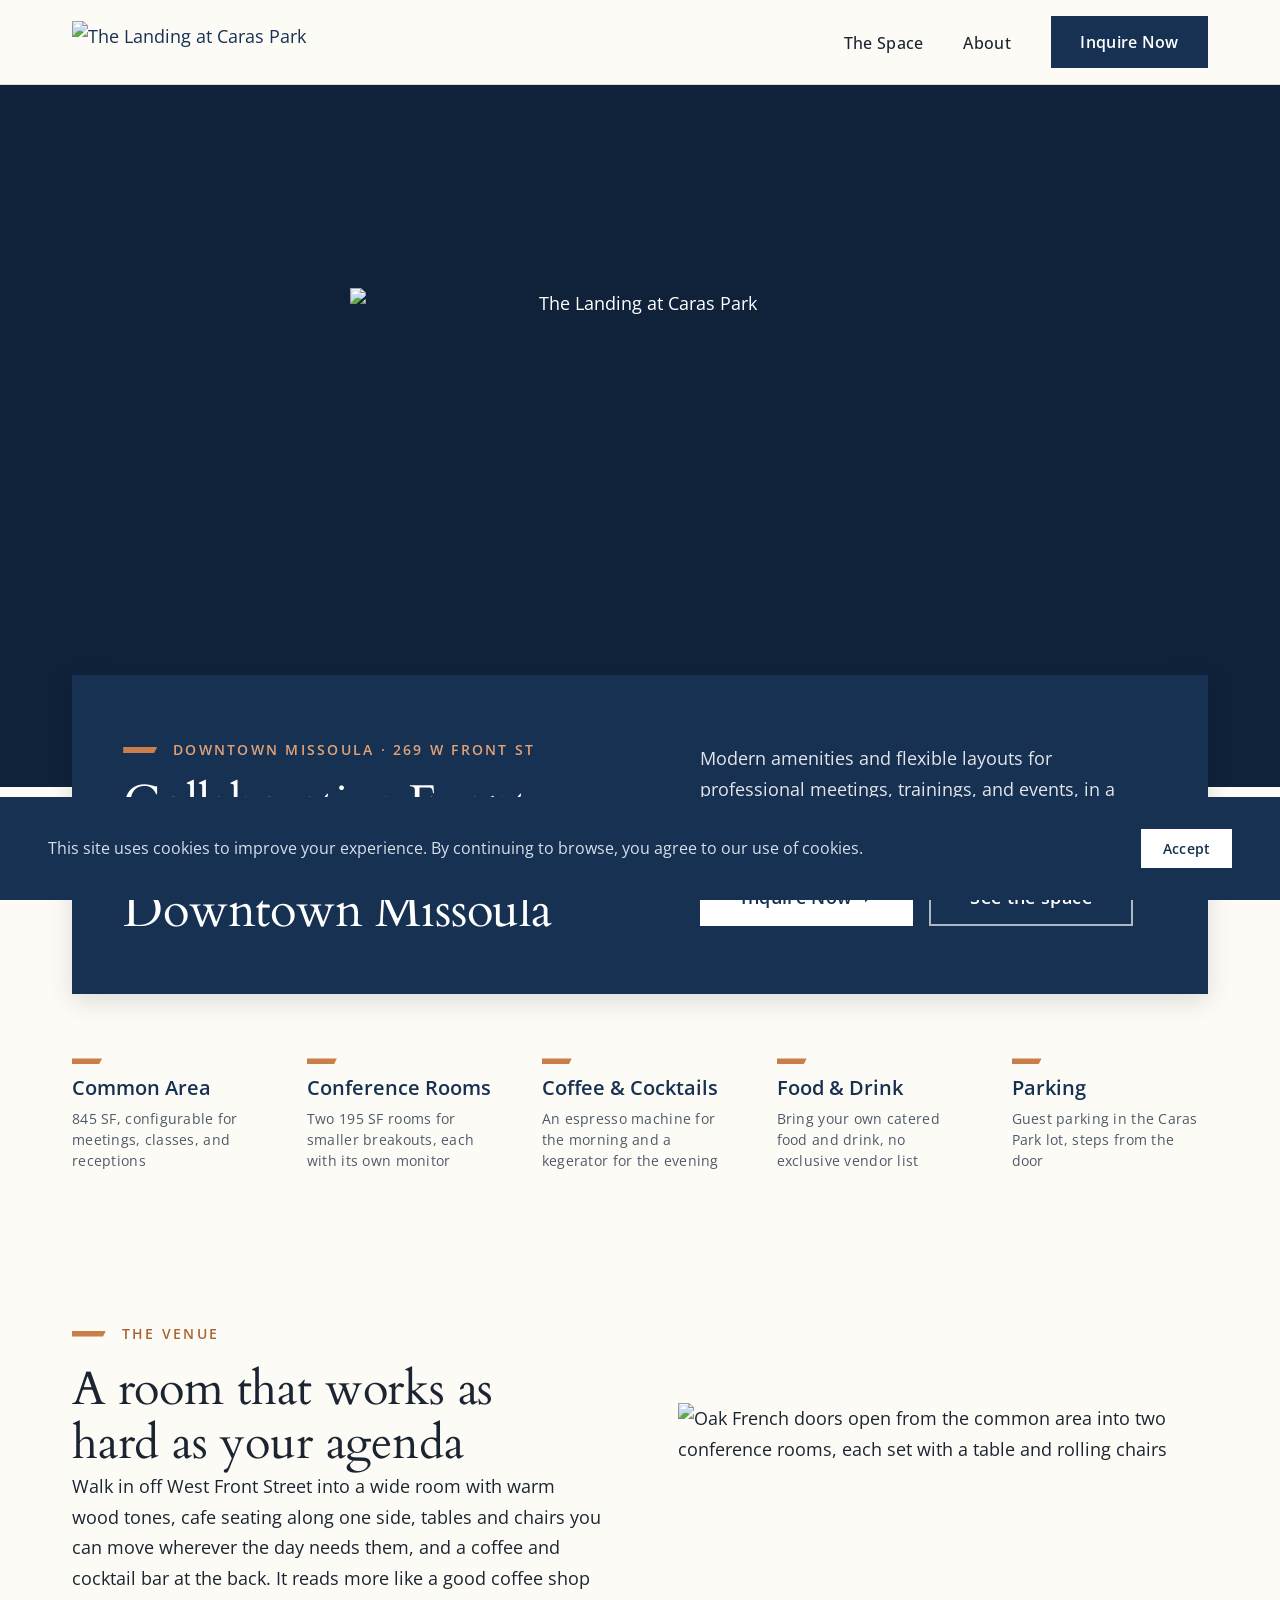
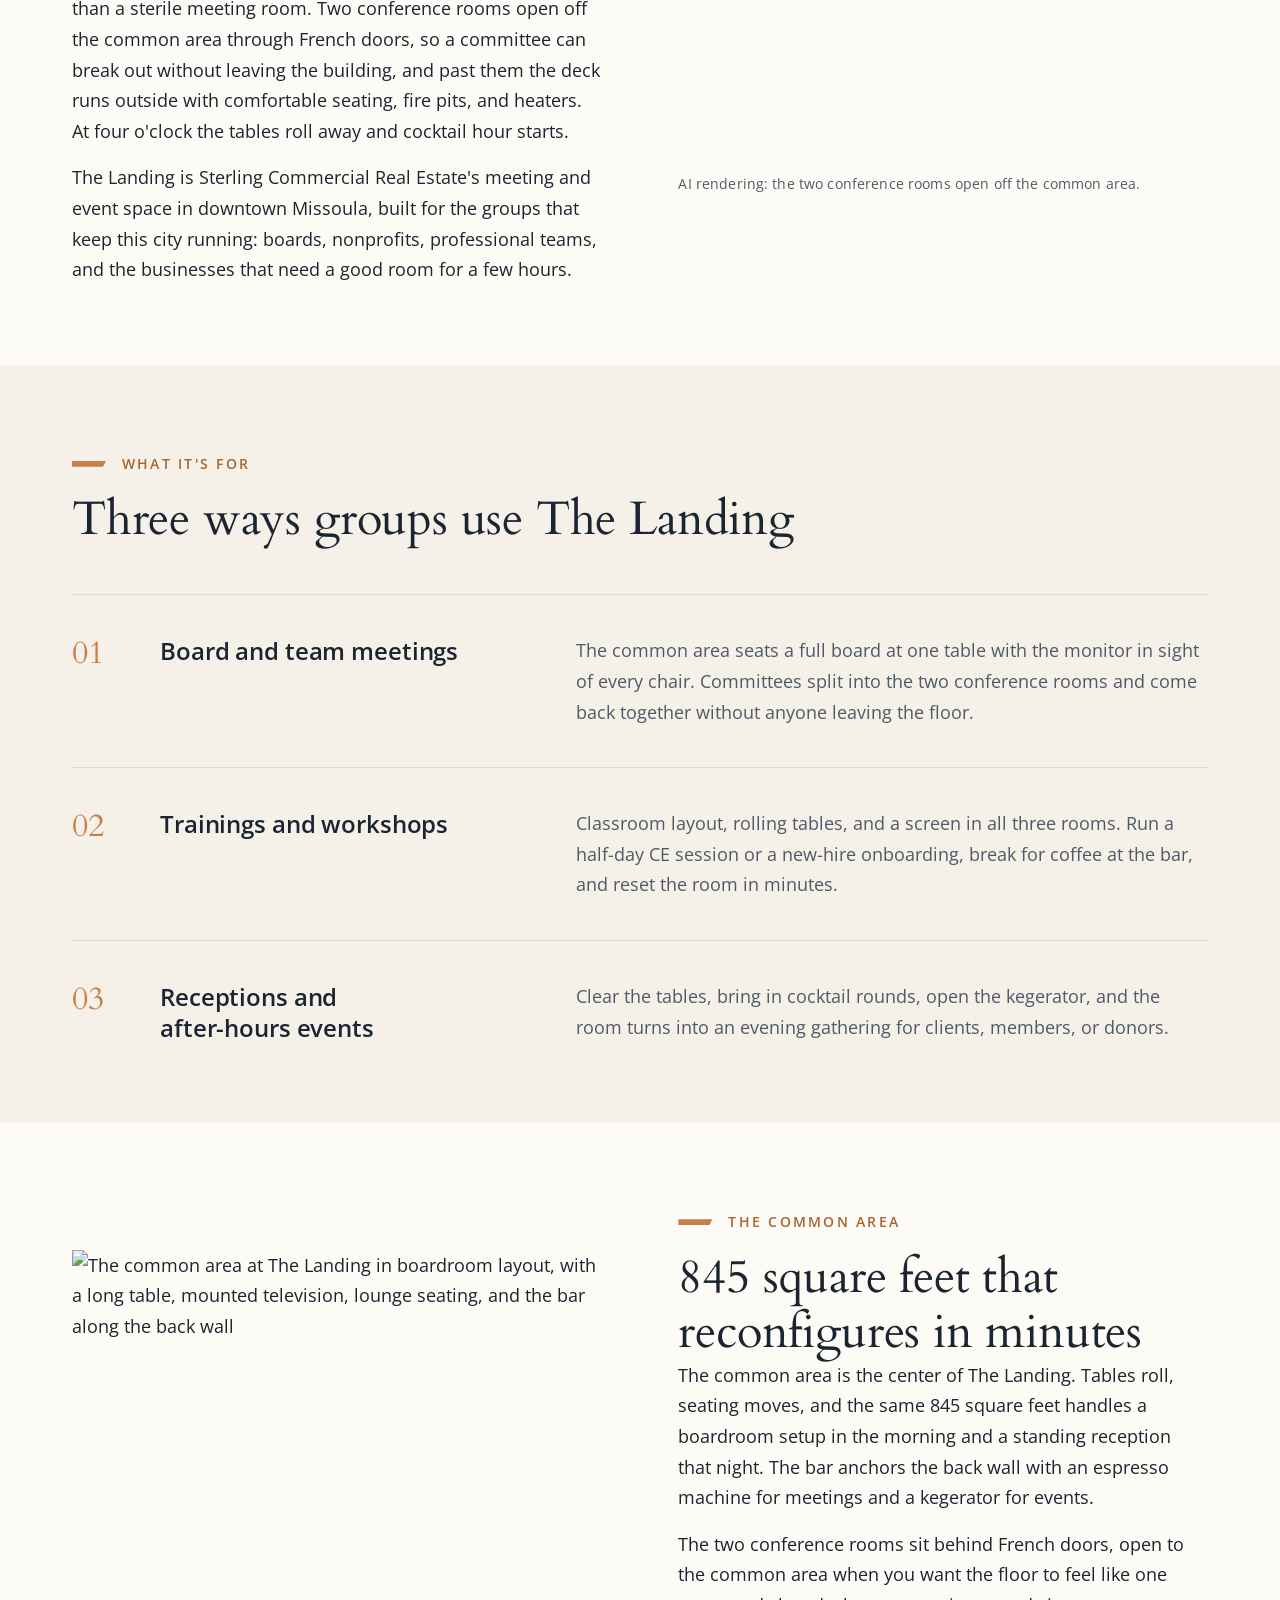
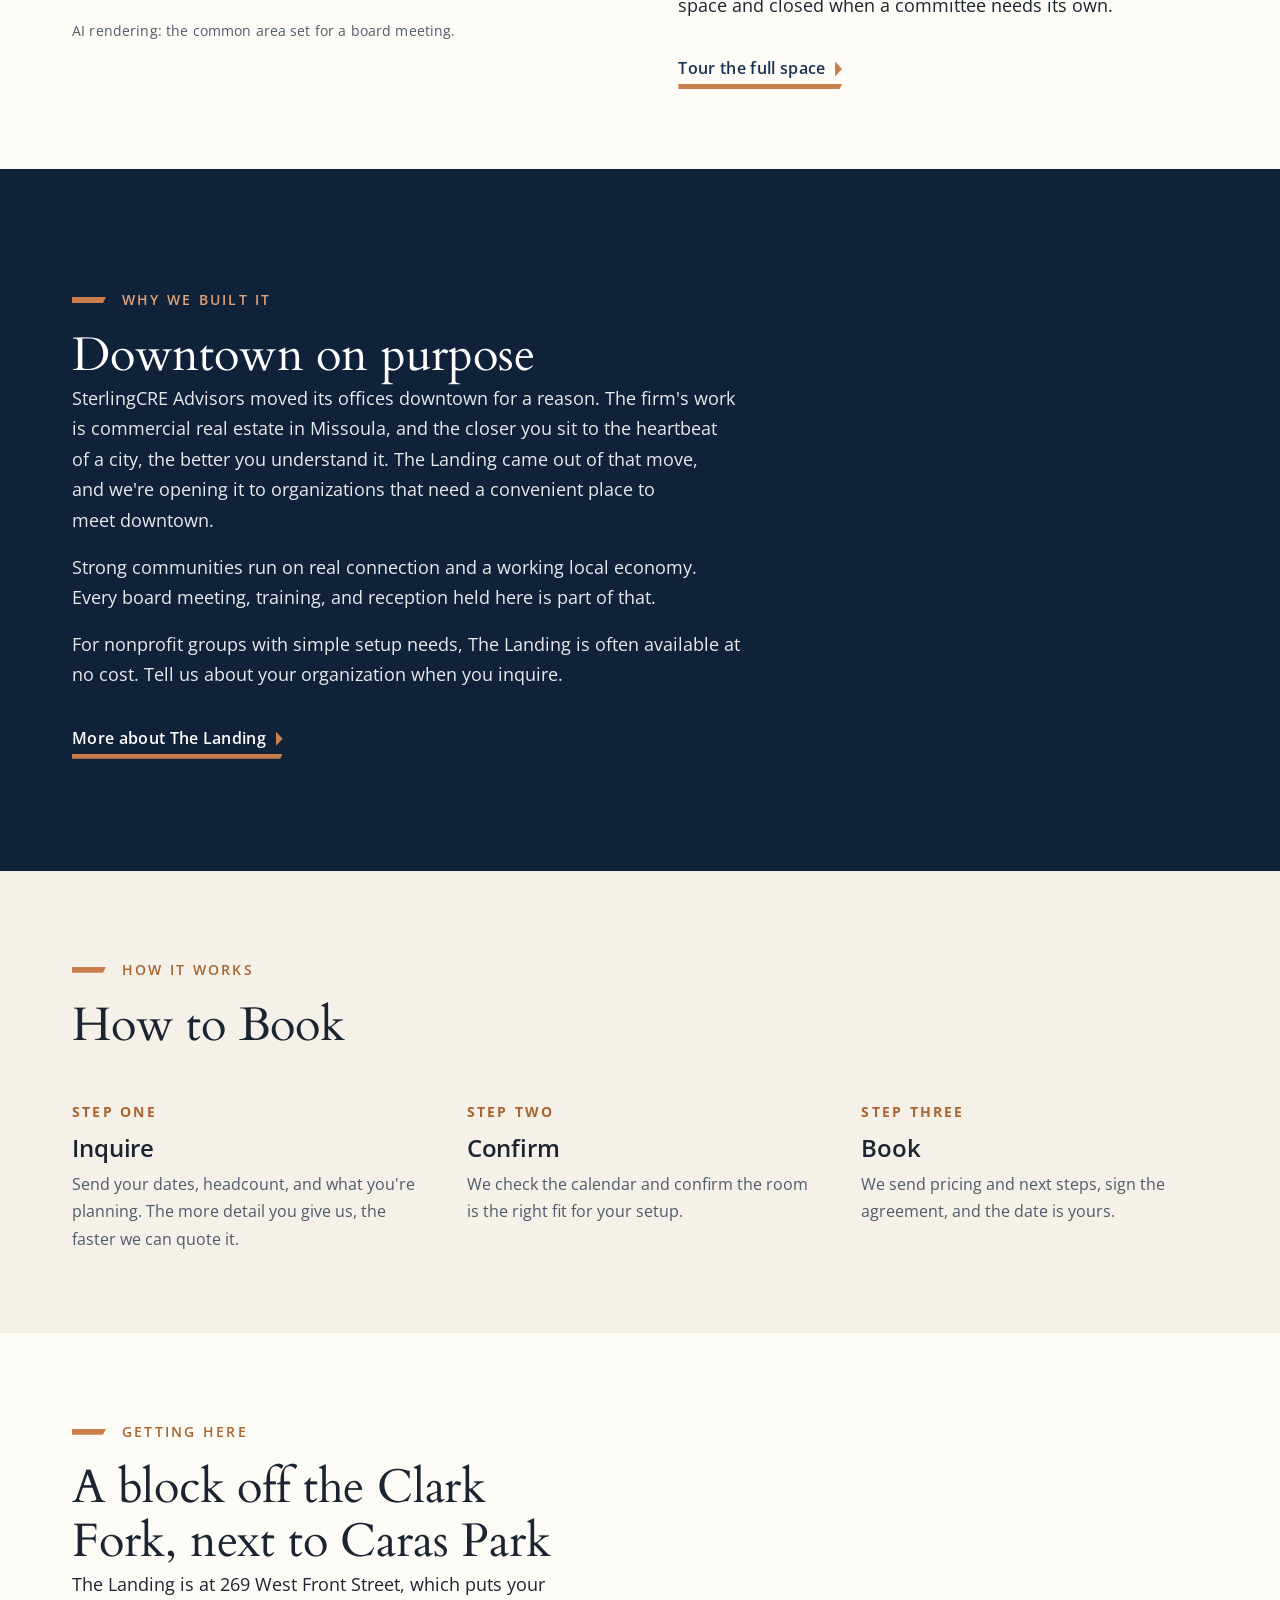
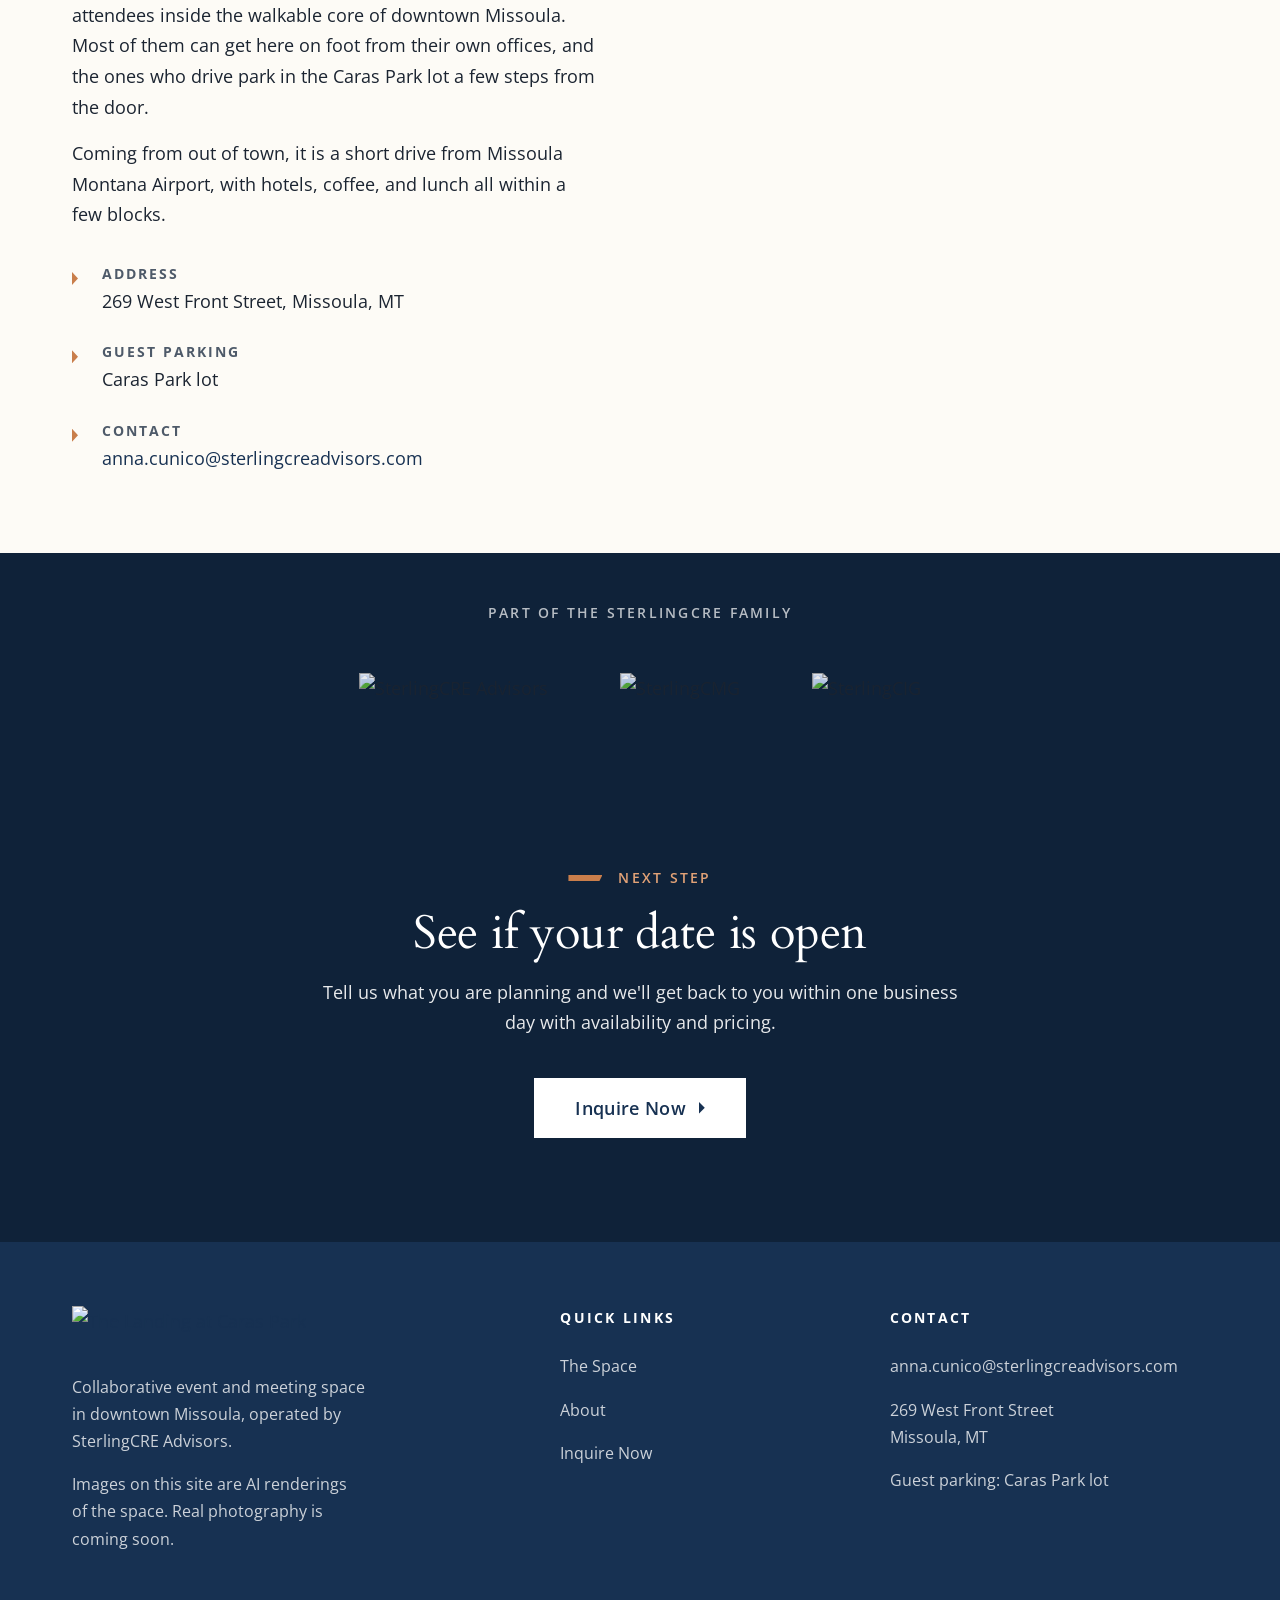
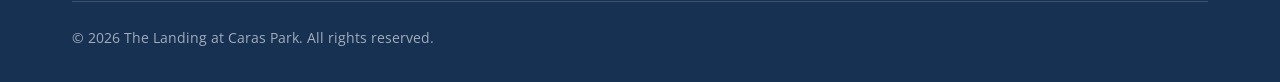
==== index.html @ e8354b6a "Add site pages, stylesheet, favicon and robots" ====
<!DOCTYPE html>
<html lang="en">
<head>
  <meta charset="UTF-8">
  <meta name="viewport" content="width=device-width, initial-scale=1.0">
  <meta name="robots" content="noindex, nofollow">
  <title>Event Space in Downtown Missoula | The Landing at Caras Park</title>
  <meta name="description" content="The Landing at Caras Park is a collaborative event and meeting space in downtown Missoula. Flexible layouts, two conference rooms, a coffee and cocktail bar.">
  <meta property="og:title" content="Event Space in Downtown Missoula | The Landing at Caras Park">
  <meta property="og:description" content="Flexible meeting and event space at 269 West Front Street in downtown Missoula. Inquire for availability and pricing.">
  <meta property="og:type" content="website">
  <link rel="preconnect" href="https://fonts.googleapis.com">
  <link rel="preconnect" href="https://fonts.gstatic.com" crossorigin>
  <link href="https://fonts.googleapis.com/css2?family=Cardo:ital,wght@0,400;0,700;1,400&family=Open+Sans:ital,wght@0,400;0,600;0,700;1,400&display=swap" rel="stylesheet">
  <link rel="stylesheet" href="styles.css">
  <link rel="icon" href="favicon.png" type="image/png">
  <script type="application/ld+json">
  {
    "@context": "https://schema.org",
    "@type": ["EventVenue", "LocalBusiness"],
    "name": "The Landing at Caras Park",
    "description": "Collaborative event and meeting space in downtown Missoula, Montana, with a configurable 845 square foot common area, two conference rooms, and a coffee and cocktail bar.",
    "url": "https://thelandingatcaraspark.com",
    "email": "anna.cunico@sterlingcreadvisors.com",
    "address": {
      "@type": "PostalAddress",
      "streetAddress": "269 West Front Street",
      "addressLocality": "Missoula",
      "addressRegion": "MT",
      "addressCountry": "US"
    },
    "areaServed": "Missoula, Montana",
    "parentOrganization": {
      "@type": "Organization",
      "name": "SterlingCRE Advisors",
      "url": "https://sterlingcreadvisors.com"
    }
  }
  </script>
</head>
<body>

  <a href="#main-content" class="visually-hidden">Skip to main content</a>

  <nav class="site-nav" aria-label="Main navigation">
    <div class="container">
      <div class="nav-inner">
        <a href="index.html" class="nav-logo" aria-label="The Landing at Caras Park, home">
          <img src="My Photos and Logo/The Landing - Blue - Orange.svg" alt="The Landing at Caras Park">
        </a>
        <button class="nav-toggle" aria-expanded="false" aria-controls="nav-links" aria-label="Toggle menu">
          <span></span><span></span><span></span>
        </button>
        <ul class="nav-links" id="nav-links">
          <li><a href="the-space.html">The Space</a></li>
          <li><a href="about.html">About</a></li>
          <li><a href="inquire.html" class="btn btn-primary">Inquire Now</a></li>
        </ul>
      </div>
    </div>
  </nav>

  <main id="main-content">

    <!-- HERO: photograph and wordmark -->
    <section class="hero hero-photo">
      <div class="container">
        <img class="hero-logo" src="My Photos and Logo/The Landing - White - Orange.svg" alt="The Landing at Caras Park" width="1241" height="464">
      </div>
    </section>

    <!-- HEADLINE PANEL: lifts up over the bottom of the photograph -->
    <section class="hero-panel-wrap">
      <div class="container">
        <div class="hero-panel">
          <div>
            <span class="section-eyebrow">Downtown Missoula · 269 W Front St</span>
            <h1>Collaborative Event Space in the Heart of Downtown Missoula</h1>
          </div>
          <div>
            <p>Modern amenities and flexible layouts for professional meetings, trainings, and events, in a space that's polished, comfortable, and easy to book.</p>
            <div class="hero-actions">
              <a href="inquire.html" class="btn btn-light btn-lg">Inquire Now <span class="arrow-mark" aria-hidden="true"></span></a>
              <a href="the-space.html" class="btn btn-ghost-light btn-lg">See the space</a>
            </div>
          </div>
        </div>
      </div>
    </section>

    <!-- AT A GLANCE -->
    <section class="facts-row" aria-label="The Landing at a glance">
      <div class="container">
        <div class="facts-grid">
          <div class="fact reveal">
            <span class="fact-value">Common Area</span>
            <span class="fact-label">845 SF, configurable for meetings, classes, and receptions</span>
          </div>
          <div class="fact reveal">
            <span class="fact-value">Conference Rooms</span>
            <span class="fact-label">Two 195 SF rooms for smaller breakouts, each with its own monitor</span>
          </div>
          <div class="fact reveal">
            <span class="fact-value">Coffee &amp; Cocktails</span>
            <span class="fact-label">An espresso machine for the morning and a kegerator for the evening</span>
          </div>
          <div class="fact reveal">
            <span class="fact-value">Food &amp; Drink</span>
            <span class="fact-label">Bring your own catered food and drink, no exclusive vendor list</span>
          </div>
          <div class="fact reveal">
            <span class="fact-value">Parking</span>
            <span class="fact-label">Guest parking in the Caras Park lot, steps from the door</span>
          </div>
        </div>
      </div>
    </section>



    <!-- INTRO -->
    <section>
      <div class="container">
        <div class="split">
          <div class="split-body reveal">
            <span class="section-eyebrow">The Venue</span>
            <h2>A room that works as hard as your agenda</h2>
            <div class="prose">
              <p>Walk in off West Front Street into a wide room with warm wood tones, cafe seating along one side, tables and chairs you can move wherever the day needs them, and a coffee and cocktail bar at the back. It reads more like a good coffee shop than a sterile meeting room. Two conference rooms open off the common area through French doors, so a committee can break out without leaving the building, and past them the deck runs outside with comfortable seating, fire pits, and heaters. At four o'clock the tables roll away and cocktail hour starts.</p>
              <p>The Landing is Sterling Commercial Real Estate's meeting and event space in downtown Missoula, built for the groups that keep this city running: boards, nonprofits, professional teams, and the businesses that need a good room for a few hours.</p>
            </div>
          </div>
          <figure class="split-media reveal">
            <div class="media-frame"><img src="My Photos and Logo/Event Space Breakout Rooms-web.jpg" alt="Oak French doors open from the common area into two conference rooms, each set with a table and rolling chairs" width="1536" height="1024"></div>
            <figcaption>AI rendering: the two conference rooms open off the common area.</figcaption>
          </figure>
        </div>
      </div>
    </section>

    <!-- USE CASES -->
    <section class="field-cream">
      <div class="container">
        <div class="section-header section-header-wide reveal">
          <span class="section-eyebrow">What it's for</span>
          <h2>Three ways groups use The Landing</h2>
        </div>
        <div class="usecases">
          <div class="usecase reveal">
            <span class="usecase-number" aria-hidden="true">01</span>
            <h3>Board and team meetings</h3>
            <p>The common area seats a full board at one table with the monitor in sight of every chair. Committees split into the two conference rooms and come back together without anyone leaving the floor.</p>
          </div>
          <div class="usecase reveal">
            <span class="usecase-number" aria-hidden="true">02</span>
            <h3>Trainings and workshops</h3>
            <p>Classroom layout, rolling tables, and a screen in all three rooms. Run a half-day CE session or a new-hire onboarding, break for coffee at the bar, and reset the room in minutes.</p>
          </div>
          <div class="usecase reveal">
            <span class="usecase-number" aria-hidden="true">03</span>
            <h3>Receptions and after-hours events</h3>
            <p>Clear the tables, bring in cocktail rounds, open the kegerator, and the room turns into an evening gathering for clients, members, or donors.</p>
          </div>
        </div>
      </div>
    </section>

    <!-- SPACE PREVIEW -->
    <section>
      <div class="container">
        <div class="split split-reverse">
          <div class="split-body reveal">
            <span class="section-eyebrow">The common area</span>
            <h2>845 square feet that reconfigures in minutes</h2>
            <div class="prose">
              <p>The common area is the center of The Landing. Tables roll, seating moves, and the same 845 square feet handles a boardroom setup in the morning and a standing reception that night. The bar anchors the back wall with an espresso machine for meetings and a kegerator for events.</p>
              <p>The two conference rooms sit behind French doors, open to the common area when you want the floor to feel like one space and closed when a committee needs its own.</p>
            </div>
            <p class="link-row"><a href="the-space.html" class="link-arrow">Tour the full space <span class="arrow-mark" aria-hidden="true"></span></a></p>
          </div>
          <figure class="split-media reveal">
            <div class="media-frame"><img src="My Photos and Logo/Event Space Exposed Ceiling-web.jpg" alt="The common area at The Landing in boardroom layout, with a long table, mounted television, lounge seating, and the bar along the back wall" width="1536" height="1024"></div>
            <figcaption>AI rendering: the common area set for a board meeting.</figcaption>
          </figure>
        </div>
      </div>
    </section>

    <!-- WHY HERE -->
    <section class="photo-band photo-band-evening on-dark">
      <div class="container reveal">
        <span class="section-eyebrow">Why we built it</span>
        <h2>Downtown on purpose</h2>
        <div class="prose">
          <p>SterlingCRE Advisors moved its offices downtown for a reason. The firm's work is commercial real estate in Missoula, and the closer you sit to the heartbeat of a city, the better you understand it. The Landing came out of that move, and we're opening it to organizations that need a convenient place to meet downtown.</p>
          <p>Strong communities run on real connection and a working local economy. Every board meeting, training, and reception held here is part of that.</p>
          <p>For nonprofit groups with simple setup needs, The Landing is often available at no cost. Tell us about your organization when you inquire.</p>
        </div>
        <p class="link-row"><a href="about.html" class="link-arrow">More about The Landing <span class="arrow-mark" aria-hidden="true"></span></a></p>
      </div>
    </section>

    <!-- HOW IT WORKS -->
    <section class="field-cream">
      <div class="container">
        <div class="section-header reveal">
          <span class="section-eyebrow">How it works</span>
          <h2>How to Book</h2>
        </div>
        <div class="steps">
          <div class="step reveal">
            <span class="step-index">Step one</span>
            <h3>Inquire</h3>
            <p>Send your dates, headcount, and what you're planning. The more detail you give us, the faster we can quote it.</p>
          </div>
          <div class="step reveal">
            <span class="step-index">Step two</span>
            <h3>Confirm</h3>
            <p>We check the calendar and confirm the room is the right fit for your setup.</p>
          </div>
          <div class="step reveal">
            <span class="step-index">Step three</span>
            <h3>Book</h3>
            <p>We send pricing and next steps, sign the agreement, and the date is yours.</p>
          </div>
        </div>
      </div>
    </section>


    <!-- GETTING HERE -->
    <section>
      <div class="container">
        <div class="split">
          <div class="split-body reveal">
            <span class="section-eyebrow">Getting here</span>
            <h2>A block off the Clark Fork, next to Caras Park</h2>
            <div class="prose">
              <p>The Landing is at 269 West Front Street, which puts your attendees inside the walkable core of downtown Missoula. Most of them can get here on foot from their own offices, and the ones who drive park in the Caras Park lot a few steps from the door.</p>
              <p>Coming from out of town, it is a short drive from Missoula Montana Airport, with hotels, coffee, and lunch all within a few blocks.</p>
            </div>
            <ul class="detail-list">
              <li><span><span class="detail-label">Address</span><span class="detail-value">269 West Front Street, Missoula, MT</span></span></li>
              <li><span><span class="detail-label">Guest parking</span><span class="detail-value">Caras Park lot</span></span></li>
              <li><span><span class="detail-label">Contact</span><span class="detail-value"><a href="mailto:anna.cunico@sterlingcreadvisors.com">anna.cunico@sterlingcreadvisors.com</a></span></span></li>
            </ul>
          </div>
          <div class="map-frame reveal">
            <iframe title="Map showing The Landing at Caras Park, 269 West Front Street, Missoula, Montana" src="https://maps.google.com/maps?q=269%20W%20Front%20St%2C%20Missoula%2C%20MT%2059802&amp;z=16&amp;output=embed" loading="lazy" referrerpolicy="no-referrer-when-downgrade" allowfullscreen></iframe>
          </div>
        </div>
      </div>
    </section>

    <!-- STERLING GROUP -->
    <section class="sterling-band">
      <div class="container">
        <div class="sterling-inner reveal">
          <p>Part of the SterlingCRE family</p>
          <div class="sterling-logos">
            <img src="My Photos and Logo/SterlingCRE_logo-B_Digital_White.png" alt="SterlingCRE Advisors">
            <img src="My Photos and Logo/SterlingCMG Horizontal White.png" alt="SterlingCMG">
            <img src="My Photos and Logo/SterlingCIG Horizontal White.png" alt="SterlingCIG">
          </div>
        </div>
      </div>
    </section>

    <!-- CTA -->
    <section class="cta-band">
      <div class="container reveal">
        <span class="section-eyebrow">Next step</span>
        <h2>See if your date is open</h2>
        <p>Tell us what you are planning and we'll get back to you within one business day with availability and pricing.</p>
        <a href="inquire.html" class="btn btn-light btn-lg">Inquire Now <span class="arrow-mark" aria-hidden="true"></span></a>
      </div>
    </section>

  </main>

  <footer>
    <div class="container">
      <div class="footer-grid">
        <div class="footer-brand">
          <a href="index.html" class="nav-logo" aria-label="The Landing at Caras Park, home">
            <img src="My Photos and Logo/The Landing - White - Orange.svg" alt="The Landing at Caras Park">
          </a>
          <p>Collaborative event and meeting space in downtown Missoula, operated by SterlingCRE Advisors.</p>
          <p class="footer-note">Images on this site are AI renderings of the space. Real photography is coming soon.</p>
        </div>
        <div>
          <p class="footer-heading">Quick Links</p>
          <ul class="footer-links">
            <li><a href="the-space.html">The Space</a></li>
            <li><a href="about.html">About</a></li>
            <li><a href="inquire.html">Inquire Now</a></li>
          </ul>
        </div>
        <div>
          <p class="footer-heading">Contact</p>
          <ul class="footer-links">
            <li><a href="mailto:anna.cunico@sterlingcreadvisors.com">anna.cunico@sterlingcreadvisors.com</a></li>
            <li>269 West Front Street<br>Missoula, MT</li>
            <li>Guest parking: Caras Park lot</li>
          </ul>
        </div>
      </div>
      <div class="footer-bottom">
        <span>&copy; 2026 The Landing at Caras Park. All rights reserved.</span>
      </div>
    </div>
  </footer>

  <div id="cookie-banner" class="cookie-banner" role="alert" aria-live="polite">
    <p>This site uses cookies to improve your experience. By continuing to browse, you agree to our use of cookies.</p>
    <button id="cookie-accept" class="btn btn-light btn-sm">Accept</button>
  </div>
  <script>
  (function() {
    var banner = document.getElementById('cookie-banner');
    var btn = document.getElementById('cookie-accept');
    if (localStorage.getItem('cookiesAccepted')) { banner.style.display = 'none'; }
    btn.addEventListener('click', function() {
      localStorage.setItem('cookiesAccepted', '1');
      banner.style.display = 'none';
    });
  })();
  </script>

  <script>
    // Mobile nav toggle
    (function () {
      var navToggle = document.querySelector('.nav-toggle');
      var navMenu = document.getElementById('nav-links');
      if (!navToggle || !navMenu) return;
      navToggle.addEventListener('click', function () {
        var open = navMenu.classList.toggle('open');
        navToggle.setAttribute('aria-expanded', open);
      });
      navMenu.querySelectorAll('a').forEach(function (link) {
        link.addEventListener('click', function () {
          navMenu.classList.remove('open');
          navToggle.setAttribute('aria-expanded', 'false');
        });
      });
    }());

    // Transparent nav scroll behavior (only fires when data-transparent-nav is present)
    (function () {
      var nav = document.querySelector('.site-nav[data-transparent-nav]');
      if (!nav) return;
      function update() {
        nav.setAttribute('data-scrolled', window.scrollY > 60 ? 'true' : 'false');
      }
      window.addEventListener('scroll', update, { passive: true });
      update();
    }());

    // Scroll reveal. The .js-reveal class is what arms the CSS, so if this
    // script never runs the content is simply visible.
    (function () {
      var root = document.documentElement;
      var els = document.querySelectorAll('.reveal');
      if (!els.length) return;
      if (!('IntersectionObserver' in window)) return;
      root.classList.add('js-reveal');
      var io = new IntersectionObserver(function (entries) {
        entries.forEach(function (e) {
          if (e.isIntersecting) { e.target.classList.add('in-view'); io.unobserve(e.target); }
        });
      }, { threshold: 0.12, rootMargin: '0px 0px -8% 0px' });
      els.forEach(function (el) { io.observe(el); });
      // Anything already on screen at load comes in immediately.
      requestAnimationFrame(function () {
        els.forEach(function (el) {
          if (el.getBoundingClientRect().top < window.innerHeight * 0.9) el.classList.add('in-view');
        });
      });
    }());
  </script>

</body>
</html>
---- styles.css ----
/* The Landing at Caras Park — site styles */

/* ====================================
   BRAND TOKENS
==================================== */
:root {
  /* Fonts */
  --font-heading: 'Cardo', Georgia, 'Times New Roman', serif;
  --font-body: 'Open Sans', -apple-system, BlinkMacSystemFont, 'Segoe UI', Helvetica, Arial, sans-serif;

  /* Brand colors */
  --color-primary: #173152;
  --color-primary-dark: #0F2239;
  --color-primary-light: #E8EDF3;
  --color-secondary: #F5F0E8;
  --color-accent: #C97E4B;
  --color-accent-dark: #A9642F;

  /* Neutrals */
  --color-text: #1B2431;
  --color-text-muted: #4E5A69;
  --color-bg: #FDFBF6;
  --color-surface: #F5F0E8;
  --color-border: #E3DCCE;
  --color-footer-bg: #173152;
  --color-footer-text: #D7DFE9;

  /* Scrim used over every photograph on this site */
  --scrim: linear-gradient(rgba(15, 34, 57, 0.72), rgba(15, 34, 57, 0.72));
  --scrim-hero: linear-gradient(100deg, rgba(15, 34, 57, 0.90) 0%, rgba(15, 34, 57, 0.82) 42%, rgba(15, 34, 57, 0.46) 100%);
  --scrim-page: linear-gradient(105deg, rgba(15, 34, 57, 0.90) 0%, rgba(15, 34, 57, 0.84) 46%, rgba(15, 34, 57, 0.56) 100%);
  --scrim-center: linear-gradient(rgba(15, 34, 57, 0.46) 0%, rgba(15, 34, 57, 0.58) 48%, rgba(15, 34, 57, 0.84) 100%);
}

/* ====================================
   ROBOT SNACKS — CSS BASELINE
   ====================================
   Engineering hygiene, tokens, and accessibility primitives only.
   Loads on every site, always, verbatim.

   This file is intentionally minimal. The Designer pastes its
   contents into the single shared `styles.css` at the My Website
   root in the Designer Phase, directly after the brand `:root`
   block (colors + fonts) composed from the Site Brief. Paste
   verbatim — do not edit, reorder, or selectively include parts.

   What's here:
   — Reset (box-sizing, image and form control normalization).
   — Layout tokens (spacing scale, container max, section padding,
     radii, shadows, transitions) and the fluid type scale tokens.
   — Base typography defaults: body styling using tokens, headings
     pulling from the type scale, paragraph margins, link colors,
     `text-wrap: balance` on headings and `text-wrap: pretty` on
     body for modern typographic resilience.
   — `.container` as a universal layout primitive.
   — `:focus-visible` outline so keyboard nav is always visible.
   — `prefers-reduced-motion` block so any motion the Designer adds
     respects the user's OS setting.
   — `.visually-hidden` (required by the page_template.html skip link).

   What's NOT here:
   — Buttons. Nav. Footer. Form field styling. Section headers.
     Grid components. Layout splits. Mobile breakpoints for those.
     Scroll-reveal motion. Generic utility classes (text-center,
     bg-surface, bg-primary-light).
   — All component-level styling is the Designer's job, written
     fresh into the site-specific styles section of `styles.css`
     after this baseline. The Designer uses the tokens and the
     type/spacing scales below, plus modern CSS (Grid, Flex,
     `clamp`, `text-wrap`), to build what THIS brand needs.

   Pages link `styles.css` with <link rel="stylesheet" href="styles.css">
   in <head>. Pages contain zero <style> blocks and zero inline
   style="..." attributes — every visual rule lives in styles.css.
==================================== */

/* Reset */
*, *::before, *::after { box-sizing: border-box; margin: 0; padding: 0; }
html { scroll-behavior: smooth; -webkit-text-size-adjust: 100%; }
img, video { max-width: 100%; height: auto; display: block; }
input, button, textarea, select { font: inherit; }

/* Layout Tokens */
:root {
  --space-1: 0.5rem; --space-2: 1rem; --space-3: 1.5rem;
  --space-4: 2rem; --space-5: 2.5rem; --space-6: 3rem; --space-7: 3.5rem; --space-8: 4rem; --space-12: 6rem;
  --container-max: 1200px;
  --container-padding: clamp(1rem, 5vw, 2rem);
  --section-padding: clamp(3rem, 7vw, 5rem);
  --radius-sm: 4px; --radius-md: 8px; --radius-lg: 16px;
  --radius-xl: 24px; --radius-full: 9999px;
  --transition: all 0.2s ease;
  --shadow-sm: 0 1px 3px rgba(0,0,0,0.08);
  --shadow-md: 0 4px 12px rgba(0,0,0,0.10);
  --shadow-lg: 0 8px 24px rgba(0,0,0,0.12);
}

/* Typography Scale */
:root {
  --text-xs:   clamp(0.75rem,  1.5vw, 0.875rem);
  --text-sm:   clamp(0.875rem, 2vw,   1rem);
  --text-base: clamp(1rem,     2.5vw, 1.125rem);
  --text-lg:   clamp(1.125rem, 3vw,   1.25rem);
  --text-xl:   clamp(1.25rem,  3.5vw, 1.5rem);
  --text-2xl:  clamp(1.5rem,   4vw,   2rem);
  --text-3xl:  clamp(2rem,     5vw,   2.75rem);
  --text-4xl:  clamp(2.5rem,   6vw,   3.5rem);
}

/* Base body + container */
body { font-family: var(--font-body); font-size: var(--text-base); line-height: 1.7; color: var(--color-text); background: var(--color-bg); }
.container { max-width: var(--container-max); margin: 0 auto; padding: 0 var(--container-padding); }
section { padding: var(--section-padding) 0; }

/* Typography defaults — sensible starting points using the type scale; override per brand */
h1,h2,h3,h4,h5,h6 { font-family: var(--font-heading); line-height: 1.2; font-weight: 700; text-wrap: balance; }
p, li { text-wrap: pretty; }
h1 { font-size: var(--text-4xl); }
h2 { font-size: var(--text-3xl); }
h3 { font-size: var(--text-2xl); }
h4 { font-size: var(--text-xl); }
p  { margin-bottom: var(--space-2); }
p:last-child { margin-bottom: 0; }
a  { color: var(--color-primary); text-decoration: none; transition: var(--transition); }
a:hover { color: var(--color-primary-dark); }

/* Focus states — visible focus ring on all interactive elements */
:focus-visible {
  outline: 2px solid var(--color-primary);
  outline-offset: 2px;
}

/* Reduced motion — respect user's OS setting */
@media (prefers-reduced-motion: reduce) {
  *, *::before, *::after {
    animation-duration: 0.01ms !important;
    animation-iteration-count: 1 !important;
    transition-duration: 0.01ms !important;
    scroll-behavior: auto !important;
  }
}

/* Skip link visibility — required by page_template.html */
.visually-hidden { position: absolute; width: 1px; height: 1px; padding: 0; margin: -1px; overflow: hidden; clip: rect(0,0,0,0); white-space: nowrap; border: 0; }

/* ====================================
   SITE-SPECIFIC STYLES
   The Landing at Caras Park
==================================== */

/* ---- Typographic posture -----------------------------
   Cardo carries the main headings only (h1, h2). It has a small
   x-height and runs narrow, so the sizes below sit above the base
   scale and the tracking stays near neutral. Every other heading
   and every label is Open Sans semibold, which keeps the two
   voices clearly separated. */
h1, h2 { font-weight: 400; letter-spacing: -0.004em; }
h1 { line-height: 1.10; font-size: clamp(2.7rem, 6.4vw, 3.8rem); }
h2 { line-height: 1.16; font-size: clamp(2.1rem, 5.2vw, 2.95rem); }
h3, h4, h5, h6 {
  font-family: var(--font-body);
  font-weight: 600;
  letter-spacing: -0.005em;
  line-height: 1.3;
}

/* ====================================
   SIGNATURE MOTIF
   Two shapes, both lifted straight off the wordmark:
   1. The angled rule. Every rule in the logo is cut on a forward
      slant, top edge running past the bottom edge. Every rule on
      this site is cut the same way.
   2. The plane mark. The terracotta triangle tucked into the A.
      It is the only arrow this site uses.
==================================== */

/* The angled cut, in the logo's proportion: the slant runs back
   roughly half the rule's height. */
.rule,
.section-eyebrow::before,
.fact::before,
.layout-option::before,
.rule-split::before,
.rule-split::after {
  clip-path: polygon(0 0, 100% 0, calc(100% - 0.5em) 100%, 0 100%);
}

/* The plane mark, apex up, in the logo's 2.2:1 proportion. */
.plane-mark {
  display: inline-block;
  width: 13px;
  height: 6px;
  background: var(--color-accent);
  clip-path: polygon(50% 0, 100% 100%, 0 100%);
  flex: none;
}
/* Turned to point forward, as a link arrow or a list marker. */
.arrow-mark {
  display: inline-block;
  width: 7px;
  height: 15px;
  background: var(--color-accent);
  clip-path: polygon(0 0, 100% 50%, 0 100%);
  flex: none;
  transition: var(--transition);
}

/* The full logo rule: navy run, gap, terracotta run, both cut on the slant. */
.rule-split {
  display: flex;
  align-items: center;
  gap: 14px;
  margin-bottom: var(--space-4);
}
.rule-split::before {
  content: "";
  height: 10px;
  font-size: 10px;
  width: clamp(80px, 12vw, 150px);
  background: var(--color-primary);
  flex: none;
}
.rule-split::after {
  content: "";
  height: 10px;
  font-size: 10px;
  flex: 1 1 auto;
  background: var(--color-accent);
}
.on-dark .rule-split::before, .field-navy .rule-split::before { background: #FFFFFF; }

/* Eyebrow: the angled rule in front of a small-caps label */
.section-eyebrow {
  display: inline-flex;
  align-items: center;
  gap: var(--space-2);
  font-family: var(--font-body);
  font-size: var(--text-xs);
  font-weight: 600;
  letter-spacing: 0.16em;
  text-transform: uppercase;
  color: var(--color-accent-dark);
  margin-bottom: var(--space-2);
}
.section-eyebrow::before {
  content: "";
  width: 34px;
  height: 6px;
  font-size: 6px;
  background: var(--color-accent);
  flex: none;
}
.on-dark .section-eyebrow,
.section-eyebrow.on-dark { color: #E2A277; }
.on-dark .section-eyebrow::before { background: var(--color-accent); }

.lede { font-size: var(--text-lg); color: var(--color-text-muted); line-height: 1.65; max-width: 46ch; }

/* ---- Buttons ------------------------------------------ */
.btn {
  display: inline-flex;
  align-items: center;
  gap: 0.7em;
  font-family: var(--font-body);
  font-size: var(--text-sm);
  font-weight: 600;
  letter-spacing: 0.02em;
  line-height: 1;
  padding: 1em 1.9em;
  border: 2px solid transparent;
  border-radius: 0;
  cursor: pointer;
  transition: var(--transition);
  text-align: center;
}
.btn-primary { background: var(--color-primary); color: #FFFFFF; border-color: var(--color-primary); }
.btn-primary:hover { background: var(--color-primary-dark); border-color: var(--color-primary-dark); color: #FFFFFF; }
.btn-outline { background: transparent; color: var(--color-primary); border-color: var(--color-primary); }
.btn-outline:hover { background: var(--color-primary); color: #FFFFFF; }
.btn-light { background: #FFFFFF; color: var(--color-primary); border-color: #FFFFFF; }
.btn-light:hover { background: var(--color-secondary); border-color: var(--color-secondary); color: var(--color-primary-dark); }
.btn-ghost-light { background: transparent; color: #FFFFFF; border-color: rgba(255,255,255,0.65); }
.btn-ghost-light:hover { background: rgba(255,255,255,0.12); color: #FFFFFF; border-color: #FFFFFF; }
.btn-lg { font-size: var(--text-base); padding: 1.05em 2.2em; }
.btn-sm { font-size: var(--text-xs); padding: 0.75em 1.4em; }
.btn .arrow-mark { width: 6px; height: 12px; background: currentColor; }
.btn:hover .arrow-mark { transform: translateX(4px); }

/* Text link carrying the plane mark and an angled underline */
.link-arrow {
  display: inline-flex;
  align-items: center;
  gap: 0.6em;
  font-family: var(--font-body);
  font-size: var(--text-sm);
  font-weight: 600;
  letter-spacing: 0.02em;
  color: var(--color-primary);
  padding-bottom: 0.4em;
  position: relative;
}
.link-arrow::after {
  content: "";
  position: absolute;
  left: 0; bottom: 0;
  width: 100%;
  height: 5px;
  font-size: 5px;
  background: var(--color-accent);
  clip-path: polygon(0 0, 100% 0, calc(100% - 0.5em) 100%, 0 100%);
}
.link-arrow:hover .arrow-mark { transform: translateX(4px); }
.on-dark .link-arrow { color: #FFFFFF; }
.on-dark .link-arrow:hover { color: var(--color-secondary); }

.link-row { margin-top: var(--space-4); }

/* ---- Navigation --------------------------------------- */
/* Logo is navy and terracotta on transparent, so the nav ground stays
   paper-light. No transparent-over-hero state on this build. */
.site-nav {
  position: sticky;
  top: 0;
  z-index: 100;
  background: var(--color-bg);
  border-bottom: 1px solid var(--color-border);
}
.nav-inner {
  display: flex;
  align-items: center;
  justify-content: space-between;
  gap: var(--space-4);
  min-height: 84px;
}
.nav-logo { display: inline-flex; align-items: center; }
.nav-logo img { height: 42px; width: auto; }
.nav-links {
  display: flex;
  align-items: center;
  gap: var(--space-5);
  list-style: none;
}
.nav-links a:not(.btn) {
  font-family: var(--font-body);
  font-size: var(--text-sm);
  font-weight: 500;
  letter-spacing: 0.02em;
  color: var(--color-text);
  padding-bottom: 5px;
  position: relative;
}
.nav-links a:not(.btn)::after {
  content: "";
  position: absolute;
  left: 0; bottom: 0;
  width: 100%;
  height: 4px;
  font-size: 4px;
  background: var(--color-accent);
  clip-path: polygon(0 0, 100% 0, calc(100% - 0.5em) 100%, 0 100%);
  opacity: 0;
  transition: var(--transition);
}
.nav-links a:not(.btn):hover::after,
.nav-links a[aria-current="page"]::after { opacity: 1; }
.nav-links a:not(.btn):hover { color: var(--color-primary); }
.nav-links .btn { padding-left: 1.7em; padding-right: 1.7em; }

.nav-toggle {
  display: none;
  flex-direction: column;
  justify-content: center;
  gap: 5px;
  width: 44px;
  height: 44px;
  background: none;
  border: 0;
  cursor: pointer;
}
.nav-toggle span {
  display: block;
  height: 3px;
  width: 26px;
  font-size: 3px;
  background: var(--color-primary);
  clip-path: polygon(0 0, 100% 0, calc(100% - 0.5em) 100%, 0 100%);
  transition: var(--transition);
}

@media (max-width: 880px) {
  .nav-inner { min-height: 70px; }
  .nav-logo img { height: 34px; }
  .nav-toggle { display: flex; }
  .nav-links {
    position: absolute;
    top: 100%;
    left: 0;
    right: 0;
    flex-direction: column;
    align-items: stretch;
    gap: 0;
    background: var(--color-bg);
    border-bottom: 1px solid var(--color-border);
    padding: var(--space-2) var(--container-padding) var(--space-4);
    display: none;
  }
  .nav-links.open { display: flex; }
  .nav-links li { border-top: 1px solid var(--color-border); }
  .nav-links li:last-child { border-top: 0; padding-top: var(--space-3); }
  .nav-links a:not(.btn) { display: block; padding: var(--space-2) 0; font-size: var(--text-base); }
  .nav-links a:not(.btn)::after { display: none; }
  .nav-links .btn { width: 100%; justify-content: center; }
}

/* ---- Hero --------------------------------------------- */
.hero {
  position: relative;
  padding: clamp(4.5rem, 12vw, 9rem) 0 clamp(6rem, 12vw, 9rem);
  background-color: var(--color-primary-dark);
  background-image: var(--scrim-hero), url('My Photos and Logo/Event Space Conference Table with Bar-web.jpg');
  background-size: cover;
  background-position: center 58%;
  color: #FFFFFF;
}
.hero-inner { max-width: 46rem; }
.hero h1 { color: #FFFFFF; font-size: clamp(2.4rem, 6vw, 4rem); margin-bottom: var(--space-3); }
.hero p {
  font-size: var(--text-lg);
  color: rgba(255,255,255,0.92);
  max-width: 40rem;
  margin-bottom: var(--space-5);
}
.hero-actions { display: flex; flex-wrap: wrap; gap: var(--space-2); }

/* Photo + wordmark only. The headline lives in the navy panel below,
   which lifts up over the bottom of the photograph. */
.hero-photo {
  display: flex;
  align-items: center;
  min-height: clamp(560px, 78vh, 840px);
  padding: clamp(4rem, 10vw, 7rem) 0 clamp(8.5rem, 16vw, 12rem);
  background-image: var(--scrim-center), url('My Photos and Logo/Event Space Conference Table with Bar-web.jpg');
  background-position: center 52%;
  text-align: center;
}
.hero-photo > .container { width: 100%; }
.hero-logo { width: min(580px, 84vw); height: auto; margin: 0 auto; }

/* The navy panel: headline on the left, the ask on the right. */
.hero-panel-wrap { padding: 0; }
.hero-panel {
  background: var(--color-primary);
  color: #FFFFFF;
  position: relative;
  z-index: 2;
  margin-top: clamp(-7rem, -9vw, -4.5rem);
  padding: clamp(2rem, 4.5vw, 3.5rem) clamp(1.5rem, 4vw, 3.5rem);
  display: grid;
  grid-template-columns: 1.15fr 1fr;
  gap: clamp(1.5rem, 4vw, 4rem);
  align-items: center;
  box-shadow: var(--shadow-lg);
}
.hero-panel h1 {
  color: #FFFFFF;
  font-size: clamp(2.05rem, 3.8vw, 3.05rem);
  margin: 0;
}
.hero-panel .section-eyebrow { color: #E2A277; }
.hero-panel p {
  color: rgba(255,255,255,0.88);
  font-size: var(--text-base);
  margin-bottom: var(--space-4);
}
.hero-actions { display: flex; flex-wrap: wrap; gap: var(--space-2); }
@media (max-width: 880px) {
  .hero-panel { grid-template-columns: 1fr; margin-top: -3.5rem; gap: var(--space-4); }
}
@media (max-width: 680px) {
  .hero-panel .section-eyebrow { flex-direction: column; align-items: flex-start; gap: 0.7rem; }
  .cta-band .section-eyebrow { flex-direction: column; gap: 0.7rem; }
  .hero-actions .btn { width: 100%; justify-content: center; }
}

/* Inner page hero: solid navy, or a photograph under the same scrim */
.page-hero {
  background: var(--color-primary);
  color: #FFFFFF;
  padding: clamp(3.5rem, 8vw, 6rem) 0 clamp(3.5rem, 8vw, 5.5rem);
}
.page-hero-photo {
  background-color: var(--color-primary-dark);
  background-size: cover;
  background-position: center 58%;
  padding: clamp(5rem, 11vw, 8.5rem) 0 clamp(5rem, 11vw, 8rem);
}
.page-hero-interior { background-image: var(--scrim-page), url('My Photos and Logo/Event Space Breakout Rooms with Accent Walls-web.jpg'); }
.page-hero-exterior { background-image: var(--scrim-page), url('My Photos and Logo/269 West Front Exterior-web.jpg'); }
.page-hero h1 { color: #FFFFFF; max-width: 20ch; margin-bottom: var(--space-3); }
.page-hero p { color: rgba(255,255,255,0.88); font-size: var(--text-lg); max-width: 52ch; }

/* ---- Facts row, on the paper ground under the panel --- */
.facts-row { padding: clamp(2.75rem, 5vw, 4rem) 0; }
.facts-grid {
  display: grid;
  grid-template-columns: repeat(5, 1fr);
  gap: clamp(1.25rem, 3vw, 2.5rem);
}
.fact { display: flex; flex-direction: column; gap: 0.5rem; }
.fact::before {
  content: "";
  width: 30px;
  height: 6px;
  font-size: 6px;
  background: var(--color-accent);
  flex: none;
  margin-bottom: 0.2rem;
}
.fact-value {
  font-family: var(--font-body);
  font-size: var(--text-lg);
  font-weight: 600;
  color: var(--color-primary);
  line-height: 1.2;
}
.fact-label {
  font-size: var(--text-xs);
  letter-spacing: 0.02em;
  color: var(--color-text-muted);
  line-height: 1.5;
}
@media (max-width: 980px) { .facts-grid { grid-template-columns: repeat(2, 1fr); gap: var(--space-4); } }
@media (max-width: 520px) { .facts-grid { grid-template-columns: 1fr; } }

/* ---- Section headers and fields ------------------------ */
.field-cream { background: var(--color-surface); }
.field-navy { background: var(--color-primary); color: #FFFFFF; }
.field-navy h2, .field-navy h3 { color: #FFFFFF; }
.field-navy p { color: rgba(255,255,255,0.88); }

.section-header { max-width: 40rem; margin-bottom: var(--space-6); }
.section-header-wide { max-width: none; }
.section-header-wide h2 { max-width: 36ch; }
.section-header h2 { margin-bottom: var(--space-2); }
.section-header p { color: var(--color-text-muted); font-size: var(--text-lg); }
.field-navy .section-header p { color: rgba(255,255,255,0.88); }

/* ---- Prose column -------------------------------------- */
.prose { max-width: 40rem; }
.prose p + p { margin-top: var(--space-2); }
.prose p { margin-bottom: 0; }

/* ---- Split: text beside an image ----------------------- */
.split {
  display: grid;
  grid-template-columns: 1fr 1fr;
  gap: clamp(2rem, 6vw, 5rem);
  align-items: center;
}
.media-frame { position: relative; }
.media-frame img { width: 100%; height: auto; }
.split-media figcaption {
  font-size: var(--text-xs);
  color: var(--color-text-muted);
  margin-top: var(--space-2);
  letter-spacing: 0.01em;
}
.field-navy .split-media figcaption, .on-dark .split-media figcaption { color: rgba(255,255,255,0.7); }
.split-reverse .split-body { order: 2; }
@media (max-width: 860px) {
  .split { grid-template-columns: 1fr; gap: var(--space-5); }
  .split-reverse .split-body { order: 0; }
}

/* ---- Use-case rows ------------------------------------
   Number, title and text sit on one line so the row reaches the
   full width of the rule above it, the way an editorial table does. */
.usecases { display: flex; flex-direction: column; gap: var(--space-5); }
.usecase {
  display: grid;
  grid-template-columns: 3.5rem minmax(0, 0.85fr) minmax(0, 1.4fr);
  gap: var(--space-4);
  padding-top: var(--space-5);
  border-top: 1px solid var(--color-border);
  align-items: start;
}
.usecase-number {
  font-family: var(--font-heading);
  font-size: var(--text-2xl);
  font-weight: 400;
  color: var(--color-accent);
  line-height: 1;
  padding-top: 0.05em;
}
.usecase h3 { font-size: var(--text-xl); margin: 0; }
.usecase p { color: var(--color-text-muted); }
@media (max-width: 900px) {
  .usecase { grid-template-columns: 3rem minmax(0, 1fr); }
  .usecase p { grid-column: 2; margin-top: var(--space-1); }
}
@media (max-width: 620px) {
  .usecase { grid-template-columns: 1fr; gap: var(--space-1); }
  .usecase p { grid-column: 1; }
}

/* ---- Steps (three, even at every breakpoint) ----------- */
.steps { display: grid; grid-template-columns: repeat(3, 1fr); gap: clamp(1.5rem, 4vw, 3rem); }
.step { position: relative; }
.step-index {
  font-family: var(--font-body);
  font-size: var(--text-xs);
  font-weight: 700;
  letter-spacing: 0.16em;
  text-transform: uppercase;
  color: var(--color-accent-dark);
  display: block;
  margin-bottom: var(--space-1);
}
.field-navy .step-index { color: #E2A277; }
.step h3 { font-size: var(--text-xl); margin-bottom: var(--space-1); }
.step p { color: var(--color-text-muted); font-size: var(--text-sm); }
.field-navy .step p { color: rgba(255,255,255,0.86); }
@media (max-width: 780px) { .steps { grid-template-columns: 1fr; } }

/* ---- Full-bleed photo section with the same scrim ------ */
.photo-band {
  position: relative;
  background-color: var(--color-primary-dark);
  background-size: cover;
  background-position: center;
  color: #FFFFFF;
  padding: clamp(4rem, 10vw, 7rem) 0;
}
.photo-band-evening { background-image: var(--scrim), url('My Photos and Logo/Event Space Breakout Rooms with Accent Walls-web.jpg'); }
.photo-band-ceiling { background-image: var(--scrim), url('My Photos and Logo/Event Space Exposed Ceiling-web.jpg'); }
.photo-band-exterior { background-image: var(--scrim), url('My Photos and Logo/269 West Front Exterior-web.jpg'); }
.photo-band-doors   { background-image: var(--scrim), url('My Photos and Logo/Event Space Breakout Rooms-web.jpg'); }
.photo-band h2 { color: #FFFFFF; }
.photo-band p { color: rgba(255,255,255,0.9); }
.photo-band .prose { max-width: 42rem; }

/* ---- Amenity lists ------------------------------------- */
.amenities { list-style: none; display: grid; grid-template-columns: repeat(2, 1fr); gap: var(--space-2) var(--space-4); margin-top: var(--space-5); }
.amenities li {
  display: grid;
  grid-template-columns: 1.1rem 1fr;
  gap: 0.7rem;
  align-items: start;
  font-size: var(--text-sm);
  line-height: 1.55;
}
.amenities li::before {
  content: "";
  width: 6px;
  height: 13px;
  background: var(--color-accent);
  clip-path: polygon(0 0, 100% 50%, 0 100%);
  margin-top: 0.42em;
}
@media (max-width: 720px) { .amenities { grid-template-columns: 1fr; } }

/* ---- Layout options (three, even at every breakpoint) --- */
.layouts { display: grid; grid-template-columns: repeat(4, 1fr); gap: clamp(1.25rem, 2.5vw, 2rem); }
.layout-option { background: var(--color-bg); border: 1px solid var(--color-border); padding: var(--space-4); position: relative; }
.layout-option::before {
  content: "";
  position: absolute;
  top: 0; left: 0;
  width: 78px;
  height: 8px;
  font-size: 8px;
  background: var(--color-accent);
}
.layout-option h3 { font-size: var(--text-lg); margin-bottom: var(--space-1); margin-top: var(--space-2); }
.layout-option p { font-size: var(--text-sm); color: var(--color-text-muted); }
@media (max-width: 1080px) { .layouts { grid-template-columns: repeat(2, 1fr); } }
@media (max-width: 620px) { .layouts { grid-template-columns: 1fr; } }

/* ---- Detail list (address, parking, contact) ----------- */
.detail-list { list-style: none; display: grid; gap: var(--space-3); margin-top: var(--space-4); }
.detail-list li { display: grid; grid-template-columns: 1.4rem 1fr; gap: var(--space-1); align-items: start; }
.detail-list li::before {
  content: "";
  width: 6px;
  height: 13px;
  background: var(--color-accent);
  clip-path: polygon(0 0, 100% 50%, 0 100%);
  margin-top: 0.55em;
}
.detail-label {
  display: block;
  font-size: var(--text-xs);
  font-weight: 700;
  letter-spacing: 0.14em;
  text-transform: uppercase;
  color: var(--color-text-muted);
}
.field-navy .detail-label, .photo-band .detail-label { color: rgba(255,255,255,0.72); }
.detail-value { font-size: var(--text-base); }

/* ---- Map ----------------------------------------------- */
.map-frame { position: relative; }
.map-frame iframe {
  display: block;
  width: 100%;
  aspect-ratio: 4 / 3;
  border: 0;
}
@media (max-width: 860px) {
  .map-frame iframe { aspect-ratio: 3 / 2; }
}

/* ---- Nearby ------------------------------------------- */
.nearby-grid {
  display: grid;
  grid-template-columns: repeat(3, 1fr);
  gap: clamp(1.75rem, 4vw, 3.5rem);
  margin-top: var(--space-5);
}
.nearby-group h3 { font-size: var(--text-base); margin-bottom: var(--space-2); }
.nearby-group ul { list-style: none; display: grid; gap: 0.45rem; }
.nearby-group li {
  font-size: var(--text-sm);
  color: var(--color-text-muted);
  display: grid;
  grid-template-columns: 0.9rem 1fr;
  gap: 0.6rem;
  align-items: start;
}
.nearby-group li::before {
  content: "";
  width: 5px;
  height: 11px;
  background: var(--color-accent);
  clip-path: polygon(0 0, 100% 50%, 0 100%);
  margin-top: 0.52em;
}
@media (max-width: 780px) { .nearby-grid { grid-template-columns: 1fr; gap: var(--space-4); } }

/* ---- FAQ ----------------------------------------------- */
.faq-list { max-width: 52rem; }
.faq-list details {
  border-top: 1px solid var(--color-border);
  padding: var(--space-3) 0;
}
.faq-list details:last-of-type { border-bottom: 1px solid var(--color-border); }
.faq-list summary {
  display: flex;
  align-items: flex-start;
  justify-content: space-between;
  gap: var(--space-3);
  cursor: pointer;
  list-style: none;
  font-family: var(--font-body);
  font-size: var(--text-lg);
  font-weight: 600;
  color: var(--color-primary);
  line-height: 1.35;
}
.faq-list summary::-webkit-details-marker { display: none; }
.faq-list summary::after {
  content: "";
  width: 14px;
  height: 7px;
  background: var(--color-accent);
  clip-path: polygon(50% 100%, 100% 0, 0 0);
  flex: none;
  margin-top: 0.6em;
  transition: var(--transition);
}
.faq-list details[open] summary::after { clip-path: polygon(50% 0, 100% 100%, 0 100%); }
.faq-list details p { margin-top: var(--space-2); color: var(--color-text-muted); max-width: 62ch; }

/* ---- Sterling group logos ------------------------------ */
.sterling-band { background: var(--color-primary-dark); padding: var(--space-6) 0; }
.sterling-inner { display: flex; flex-direction: column; align-items: center; gap: var(--space-4); text-align: center; }
.sterling-inner p {
  font-size: var(--text-xs);
  letter-spacing: 0.16em;
  text-transform: uppercase;
  color: rgba(255,255,255,0.7);
  font-weight: 600;
}
.sterling-logos { display: flex; flex-wrap: wrap; align-items: center; justify-content: center; gap: clamp(2rem, 6vw, 4.5rem); }
.sterling-logos img { height: 34px; width: auto; opacity: 0.9; }
@media (max-width: 620px) { .sterling-logos img { height: 26px; } }

/* ---- CTA band ------------------------------------------ */
.cta-band {
  background-color: var(--color-primary-dark);
  background-image: var(--scrim), url('My Photos and Logo/Event Space Exposed Ceiling-web.jpg');
  background-size: cover;
  background-position: center;
  color: #FFFFFF;
  padding: clamp(4rem, 10vw, 6.5rem) 0;
  text-align: center;
}
.cta-band-exterior { background-image: var(--scrim), url('My Photos and Logo/269 West Front Exterior-web.jpg'); }
.cta-band h2 { color: #FFFFFF; margin-bottom: var(--space-2); }
.cta-band p { color: rgba(255,255,255,0.9); max-width: 40rem; margin: 0 auto var(--space-5); }
.cta-band .section-eyebrow { color: #E2A277; justify-content: center; }

/* ---- Inquiry form area --------------------------------- */
.form-panel {
  background: #FFFFFF;
  border: 1px solid var(--color-border);
  padding: clamp(1.5rem, 4vw, 3.25rem);
  box-shadow: var(--shadow-md);
  max-width: 820px;
  margin: 0 auto;
}
.form-panel .cognito { width: 100%; }
.inquire-intro { max-width: 640px; margin: 0 auto var(--space-6); text-align: center; }
.inquire-intro .section-eyebrow { justify-content: center; }
.inquire-intro .prose { max-width: none; }
.inquire-details {
  max-width: 820px;
  margin: var(--space-6) auto 0;
  display: grid;
  grid-template-columns: repeat(3, 1fr);
  gap: var(--space-4);
}
.inquire-details .detail-list { margin-top: 0; }
@media (max-width: 780px) { .inquire-details { grid-template-columns: 1fr; gap: var(--space-2); } }

/* ---- Footer -------------------------------------------- */
footer {
  background: var(--color-footer-bg);
  color: var(--color-footer-text);
  padding: var(--space-8) 0 var(--space-4);
}
.footer-grid {
  display: grid;
  grid-template-columns: 1.6fr 1fr 1.2fr;
  gap: clamp(2rem, 5vw, 4rem);
  padding-bottom: var(--space-6);
}
.footer-brand .nav-logo img { height: 44px; margin-bottom: var(--space-3); }
.footer-brand p { color: rgba(255,255,255,0.78); font-size: var(--text-sm); max-width: 34ch; }
.footer-note { color: rgba(255,255,255,0.55); font-size: var(--text-xs); margin-top: var(--space-2); }
.footer-heading {
  font-family: var(--font-body);
  font-size: var(--text-xs);
  font-weight: 700;
  letter-spacing: 0.16em;
  text-transform: uppercase;
  color: #FFFFFF;
  margin-bottom: var(--space-3);
}
.footer-links { list-style: none; display: grid; gap: var(--space-2); }
.footer-links li, .footer-links a { font-size: var(--text-sm); color: rgba(255,255,255,0.78); }
.footer-links a:hover { color: #FFFFFF; }
.footer-bottom {
  border-top: 1px solid rgba(255,255,255,0.16);
  padding-top: var(--space-3);
  display: flex;
  flex-wrap: wrap;
  justify-content: space-between;
  gap: var(--space-2);
  font-size: var(--text-xs);
  color: rgba(255,255,255,0.6);
}
.footer-bottom a { color: rgba(255,255,255,0.78); }
.footer-bottom a:hover { color: #FFFFFF; }
@media (max-width: 860px) {
  .footer-grid { grid-template-columns: 1fr; gap: var(--space-5); }
}

/* ---- Scroll reveal -------------------------------------
   Restrained on purpose: a short rise and fade, plus the eyebrow's
   angled rule drawing itself in. The hiding only happens once the
   script has added .js-reveal to <html>, so with JavaScript off
   every word is still on the page. */
.js-reveal .reveal {
  opacity: 0;
  transform: translateY(20px);
  transition: opacity 0.7s cubic-bezier(0.22, 0.61, 0.24, 1),
              transform 0.7s cubic-bezier(0.22, 0.61, 0.24, 1);
}
.js-reveal .reveal.in-view { opacity: 1; transform: none; }

/* The motif animates too: the angled rule draws out from the left. */
.js-reveal .reveal .section-eyebrow::before,
.js-reveal .reveal.section-eyebrow::before { width: 0; transition: width 0.55s cubic-bezier(0.22, 0.61, 0.24, 1) 0.18s; }
.js-reveal .reveal.in-view .section-eyebrow::before,
.js-reveal .reveal.in-view.section-eyebrow::before { width: 34px; }

/* Sets of sibling items come in one after another rather than all at once. */
.js-reveal .fact:nth-child(2),
.js-reveal .usecase:nth-child(2),
.js-reveal .step:nth-child(2),
.js-reveal .layout-option:nth-child(2),
.js-reveal .nearby-group:nth-child(2) { transition-delay: 0.09s; }
.js-reveal .fact:nth-child(3),
.js-reveal .usecase:nth-child(3),
.js-reveal .step:nth-child(3),
.js-reveal .layout-option:nth-child(3),
.js-reveal .nearby-group:nth-child(3) { transition-delay: 0.18s; }
.js-reveal .fact:nth-child(4),
.js-reveal .layout-option:nth-child(4) { transition-delay: 0.27s; }
.js-reveal .fact:nth-child(5) { transition-delay: 0.36s; }

/* The image in a split arrives just behind its text. */
.js-reveal .split-media.reveal { transition-delay: 0.12s; }

@media (prefers-reduced-motion: reduce) {
  .js-reveal .reveal { opacity: 1; transform: none; }
  .js-reveal .reveal .section-eyebrow::before,
  .js-reveal .reveal.section-eyebrow::before { width: 34px; }
}

/* ---- Cookie consent banner ----------------------------- */
.cookie-banner {
  position: fixed;
  bottom: 0; left: 0; right: 0;
  background: var(--color-footer-bg);
  color: var(--color-footer-text);
  padding: var(--space-4) var(--space-6);
  display: flex;
  align-items: center;
  justify-content: space-between;
  gap: var(--space-4);
  z-index: 999;
  font-size: var(--text-sm);
}
.cookie-banner p { margin: 0; }
@media (max-width: 600px) {
  .cookie-banner { flex-direction: column; align-items: flex-start; }
}
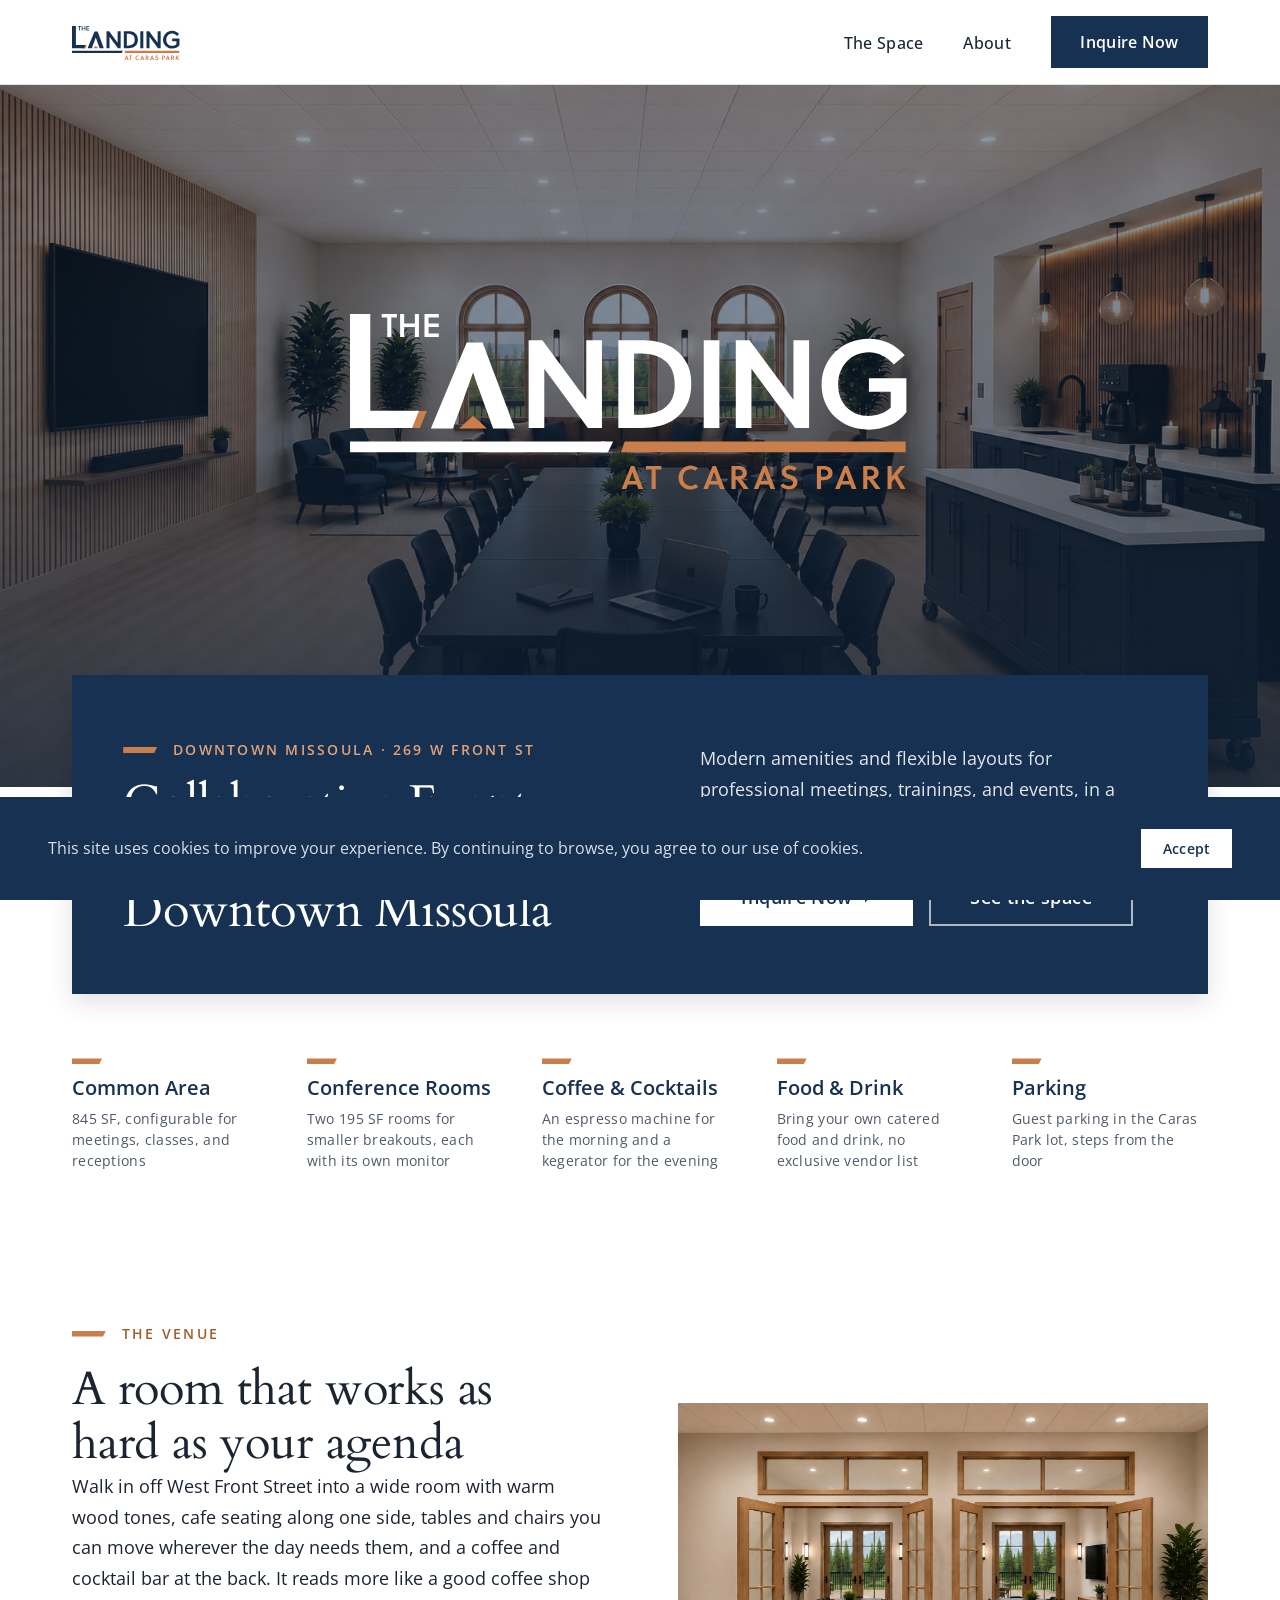
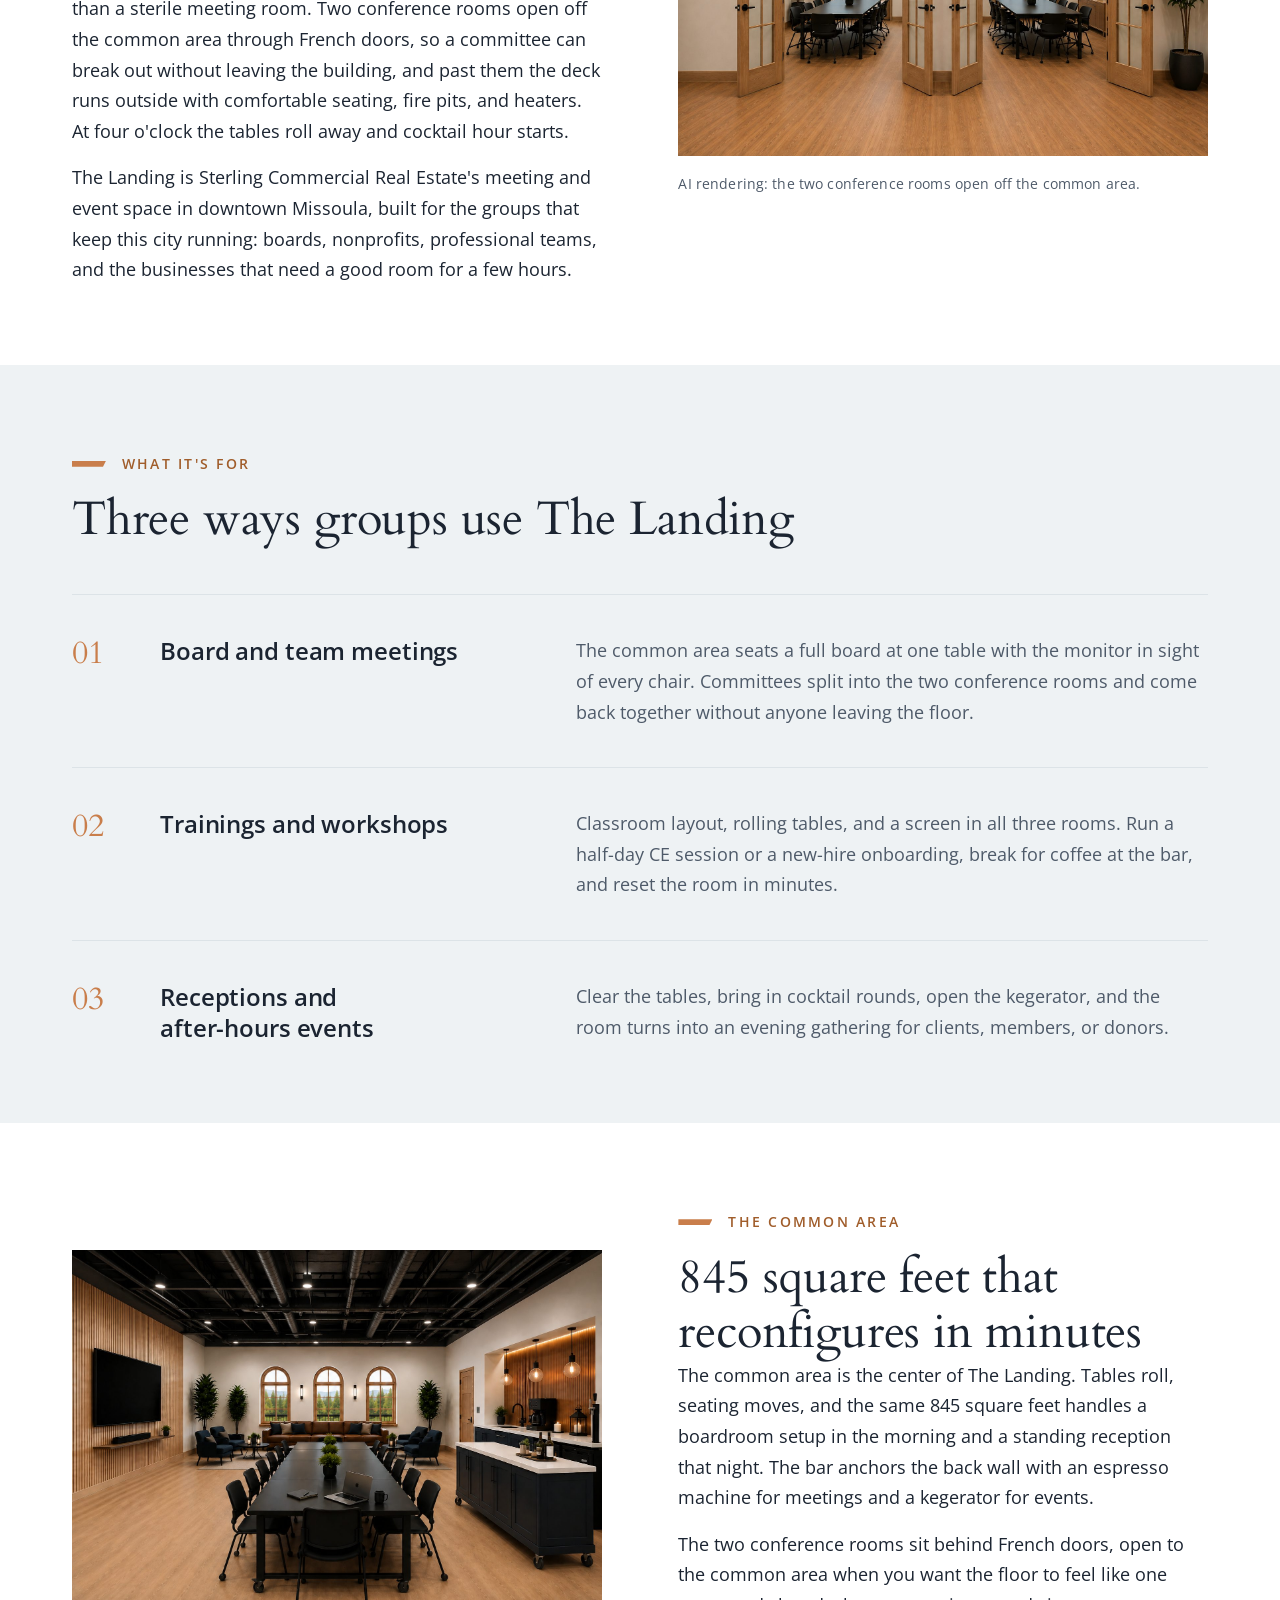
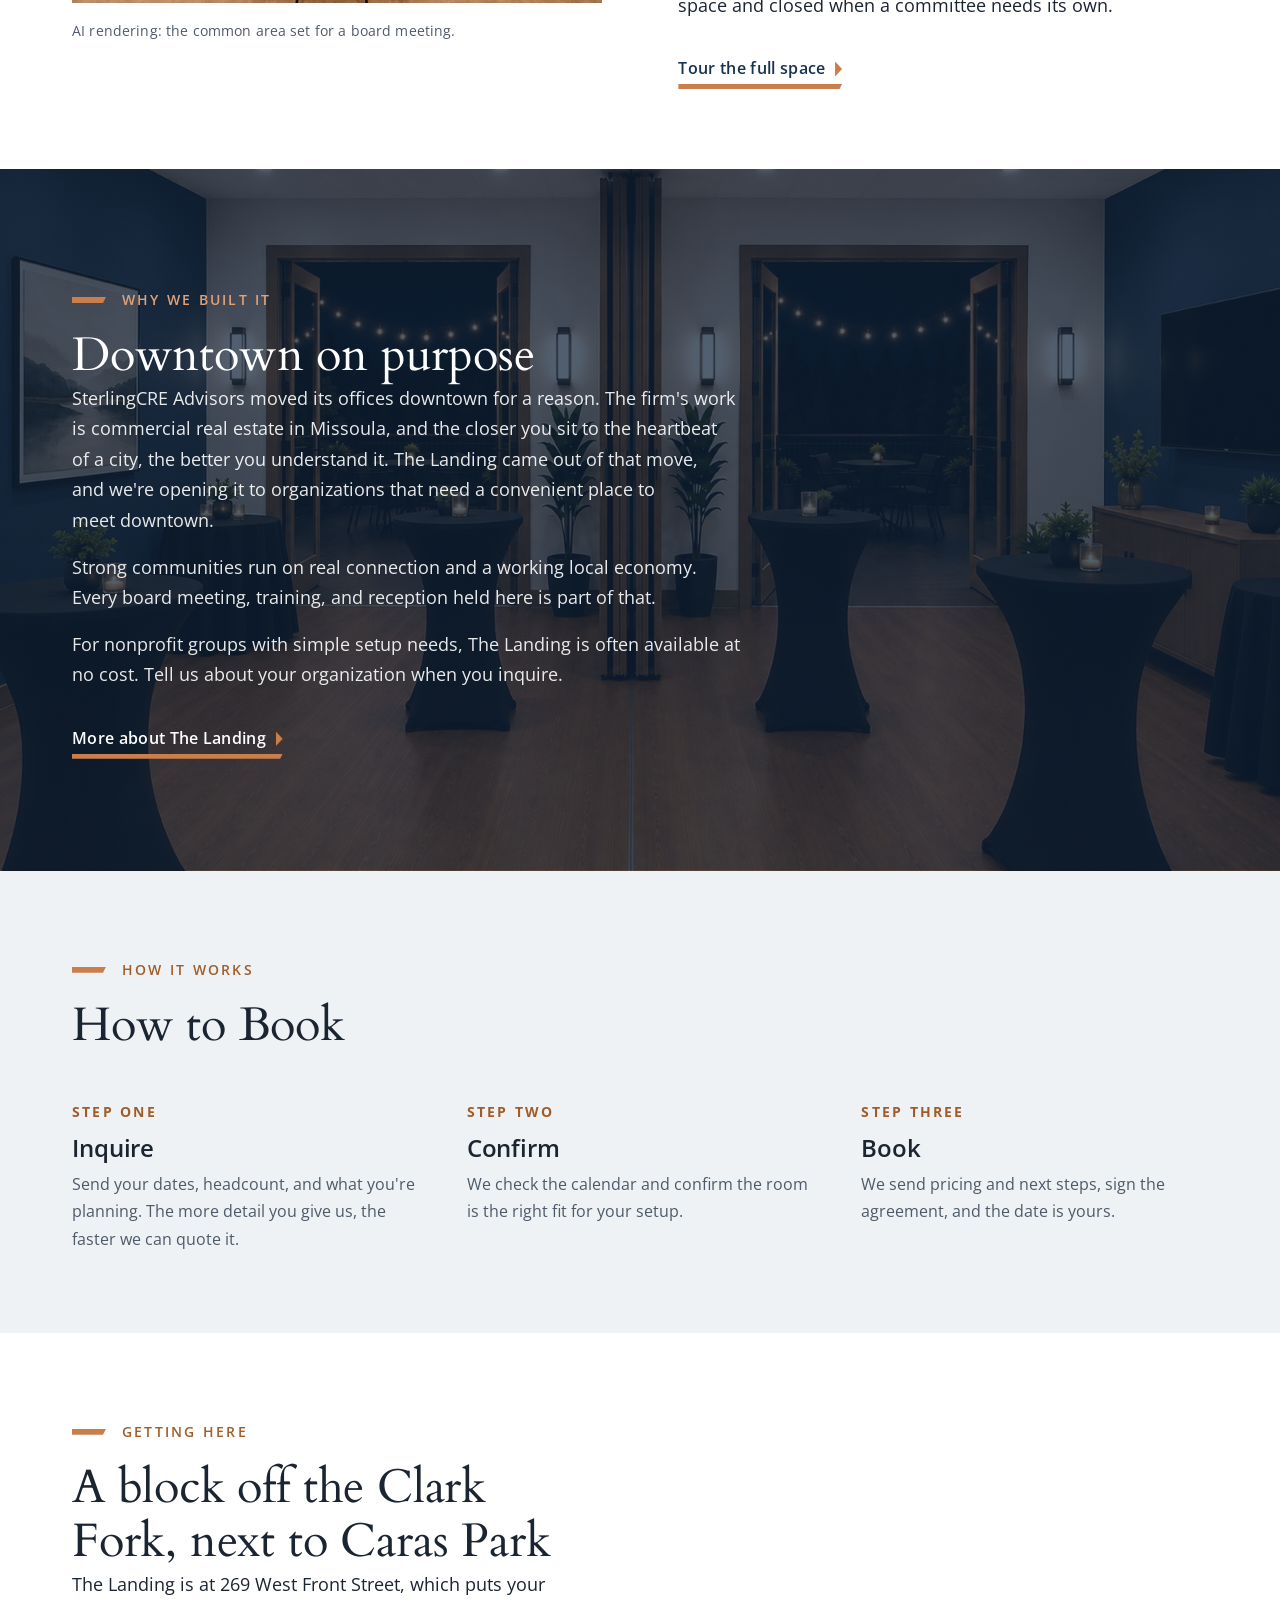
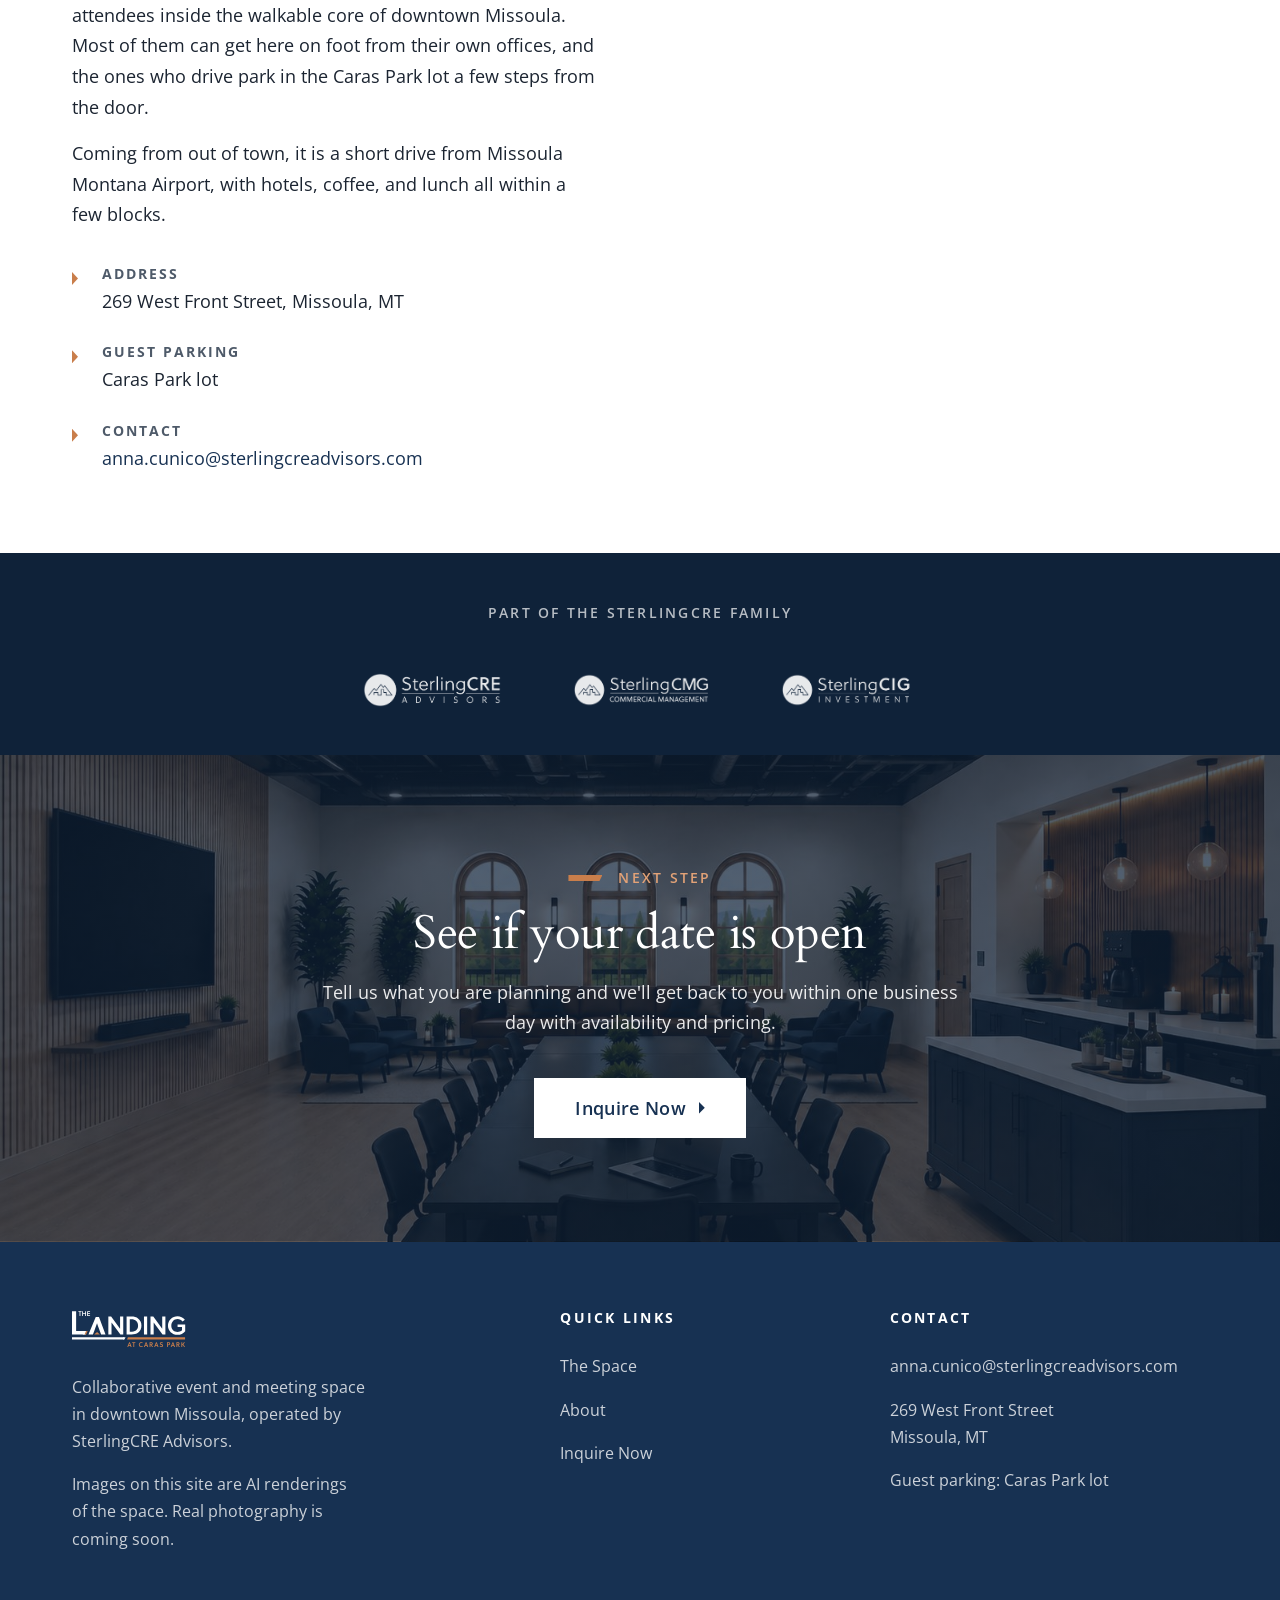
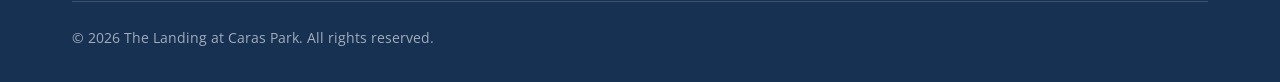
==== commit f147b836: "White page with Sterling #EEF2F4 section bands" ====
--- a/index.html
+++ b/index.html
@@ -368,14 +368,26 @@
         entries.forEach(function (e) {
           if (e.isIntersecting) { e.target.classList.add('in-view'); io.unobserve(e.target); }
         });
-      }, { threshold: 0.12, rootMargin: '0px 0px -8% 0px' });
+      }, { threshold: 0, rootMargin: '0px 0px -10% 0px' });
       els.forEach(function (el) { io.observe(el); });
-      // Anything already on screen at load comes in immediately.
-      requestAnimationFrame(function () {
-        els.forEach(function (el) {
-          if (el.getBoundingClientRect().top < window.innerHeight * 0.9) el.classList.add('in-view');
-        });
-      });
+
+      // Safety net. A fast fling can outrun the observer, and content that
+      // stays invisible is far worse than content that animates late, so a
+      // cheap rAF-throttled sweep reveals anything that has reached the fold.
+      var ticking = false;
+      function sweep() {
+        ticking = false;
+        var vh = window.innerHeight;
+        for (var i = els.length - 1; i >= 0; i--) {
+          var el = els[i];
+          if (el.classList.contains('in-view')) continue;
+          if (el.getBoundingClientRect().top < vh * 0.92) el.classList.add('in-view');
+        }
+      }
+      function onScroll() { if (!ticking) { ticking = true; requestAnimationFrame(sweep); } }
+      window.addEventListener('scroll', onScroll, { passive: true });
+      window.addEventListener('resize', onScroll, { passive: true });
+      requestAnimationFrame(sweep);
     }());
   </script>
 
--- a/styles.css
+++ b/styles.css
@@ -12,16 +12,16 @@
   --color-primary: #173152;
   --color-primary-dark: #0F2239;
   --color-primary-light: #E8EDF3;
-  --color-secondary: #F5F0E8;
+  --color-secondary: #EEF2F4;
   --color-accent: #C97E4B;
-  --color-accent-dark: #A9642F;
+  --color-accent-dark: #A05D2B;   /* label text: clears AA on white and on the tint */
 
   /* Neutrals */
   --color-text: #1B2431;
   --color-text-muted: #4E5A69;
-  --color-bg: #FDFBF6;
-  --color-surface: #F5F0E8;
-  --color-border: #E3DCCE;
+  --color-bg: #FFFFFF;
+  --color-surface: #EEF2F4;   /* Sterling light blue-grey */
+  --color-border: #DCE3E7;
   --color-footer-bg: #173152;
   --color-footer-text: #D7DFE9;
 
